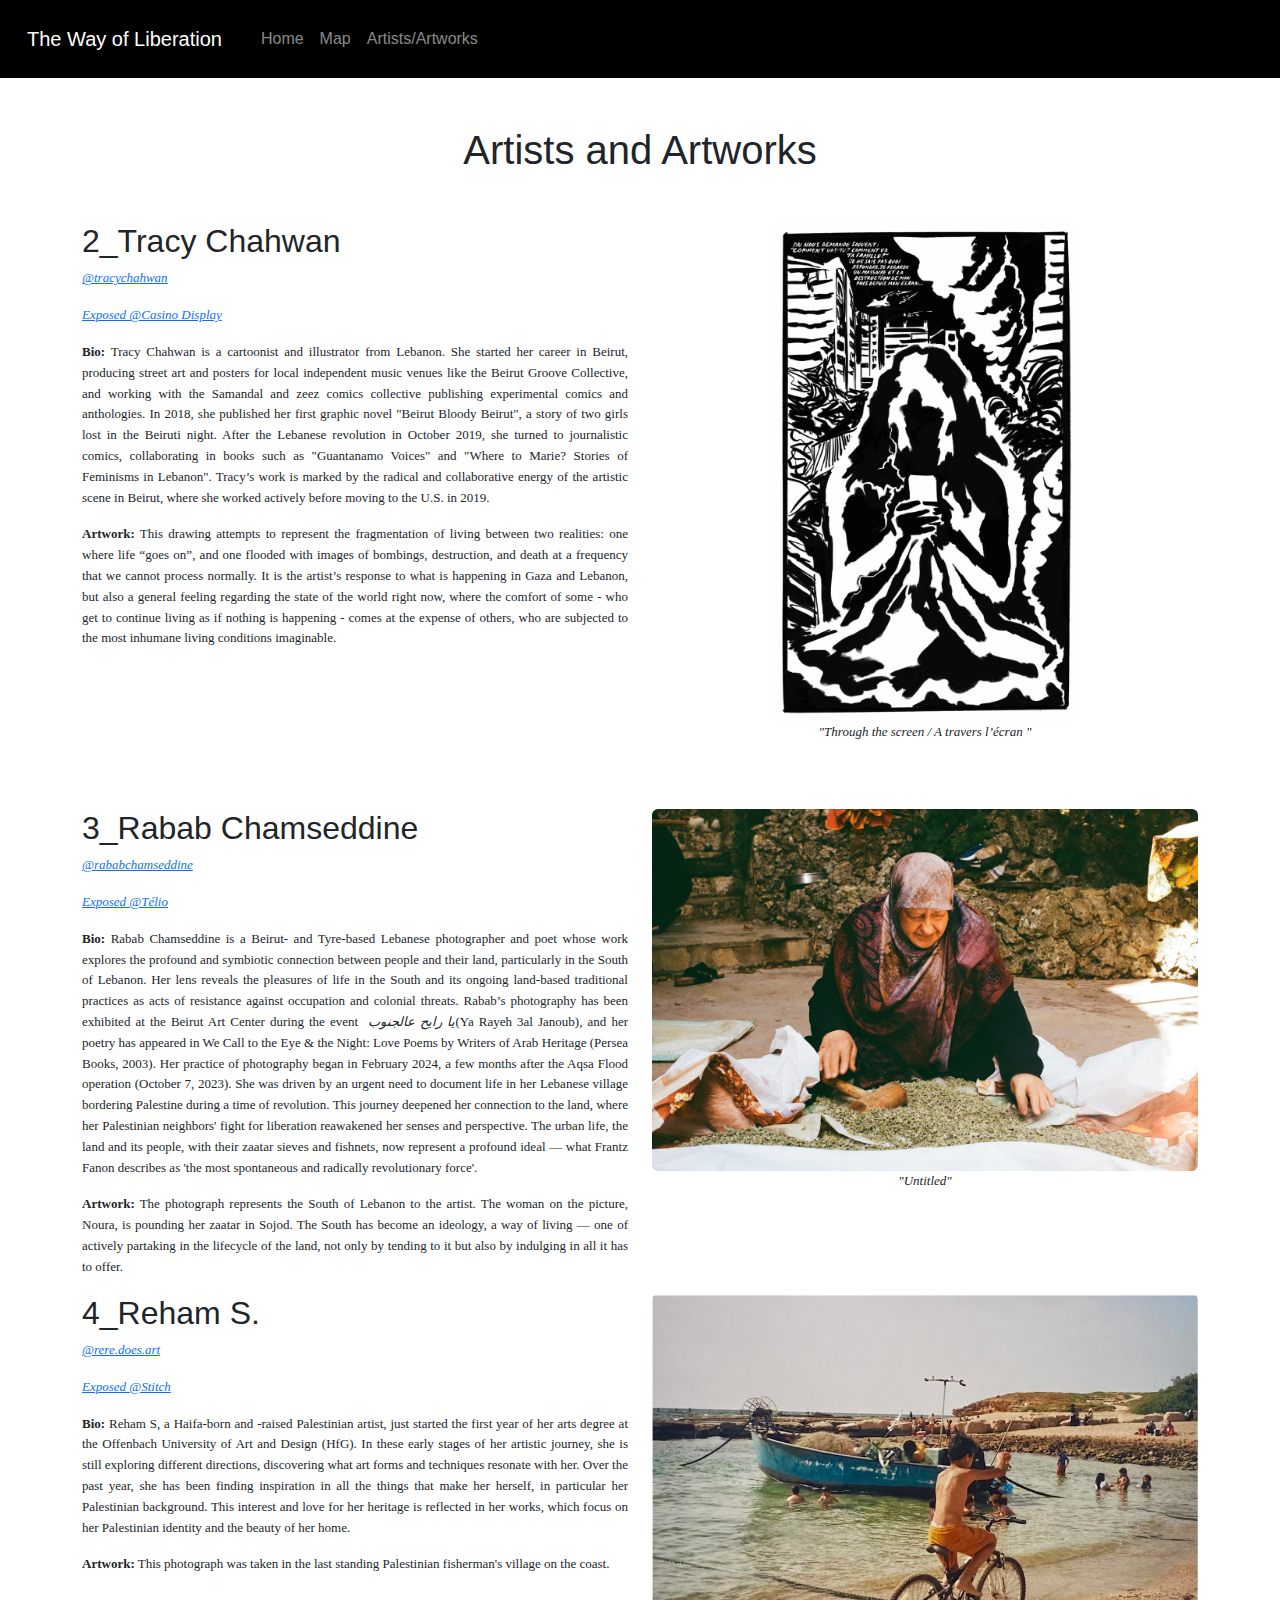
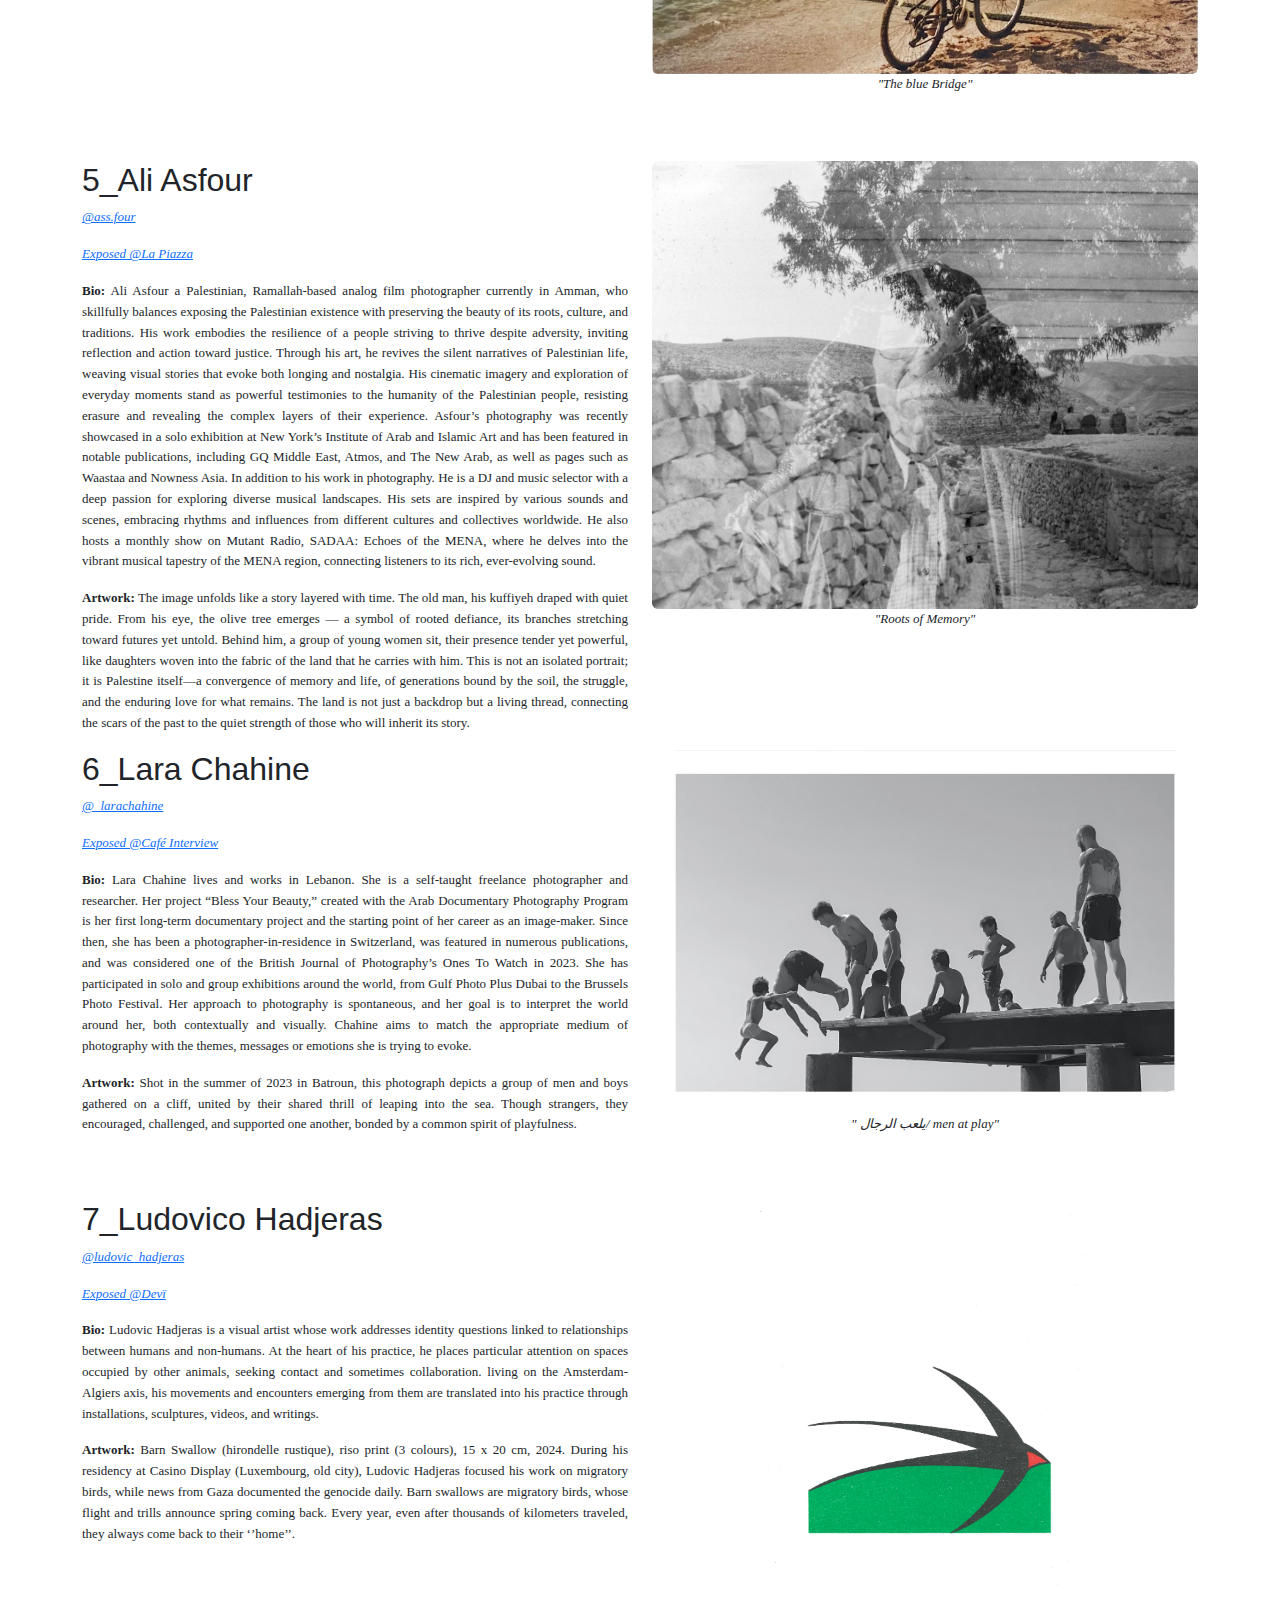
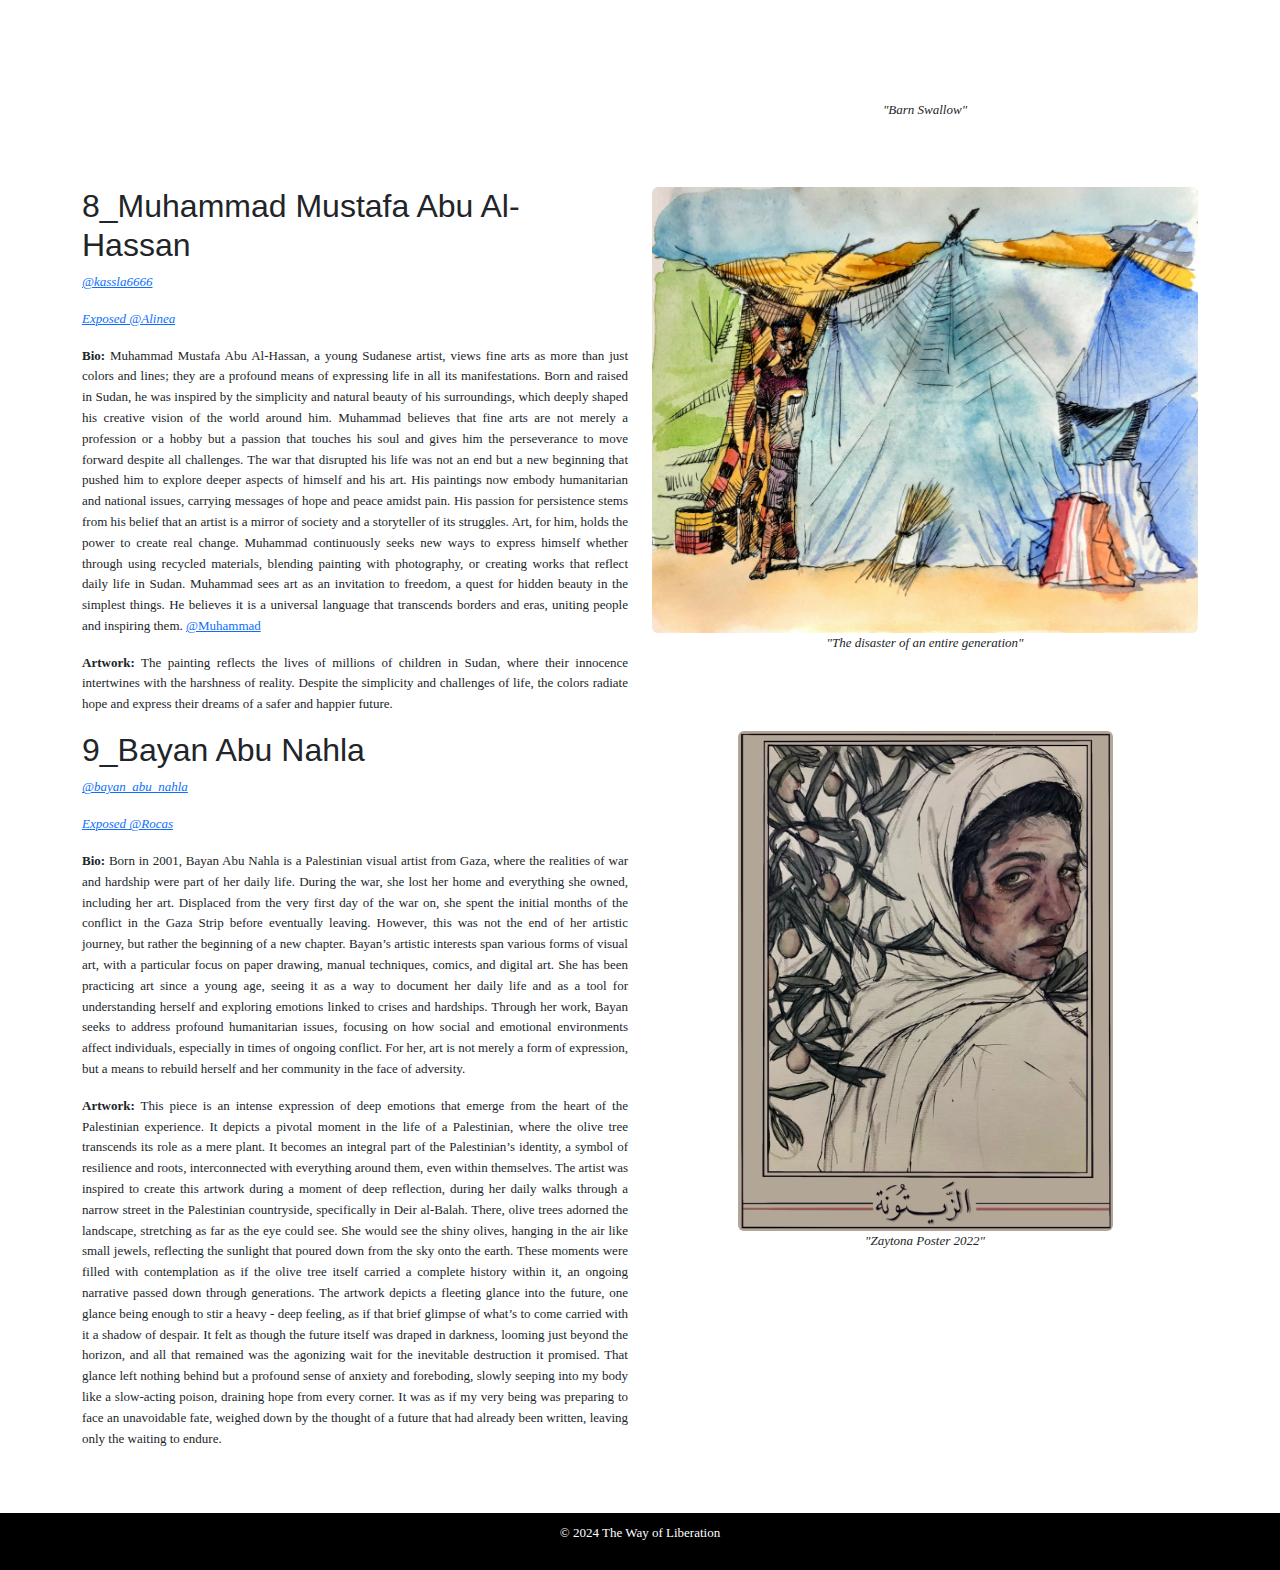
==== artist.html @ 4c9b157c "updating map and artists - only one missing" ====
<!DOCTYPE html>
<html lang="en">
<head>
    <meta charset="UTF-8">
    <meta name="viewport" content="width=device-width, initial-scale=1.0">
    <title>Artists and Artworks</title>
    <!-- Bootstrap CSS -->
<link href="https://cdn.jsdelivr.net/npm/bootstrap@5.3.0/dist/css/bootstrap.min.css" rel="stylesheet">

<!-- Bootstrap JavaScript -->
<script src="https://cdn.jsdelivr.net/npm/bootstrap@5.3.0/dist/js/bootstrap.bundle.min.js"></script>

    <link rel="stylesheet" href="styles.css">
</head>
<body>
    <header>
        <nav class="navbar navbar-expand-lg navbar-dark">
            <div class="container-fluid">
                <a class="navbar-brand" href="index.html">The Way of Liberation</a>
                <button class="navbar-toggler" type="button" data-bs-toggle="collapse" data-bs-target="#navbarNav" 
                aria-controls="navbarNav" aria-expanded="false" aria-label="Toggle navigation">
                    <span class="navbar-toggler-icon"></span>
                </button>
                <div class="collapse navbar-collapse" id="navbarNav">
                    <ul class="navbar-nav">
                        <li class="nav-item"><a class="nav-link" href="index.html">Home</a></li>
                        <li class="nav-item"><a class="nav-link" href="map.html">Map</a></li>
                        <li class="nav-item"><a class="nav-link" href="artist.html">Artists/Artworks</a></li>
                    </ul>
                </div>
            </div>
        </nav>
    </header>

    <main class="container my-5">
        <h1 class="text-center mb-4" style="margin-bottom: 3rem !important;">Artists and Artworks</h1>
        <div class="row">

            <!-- Place 2  -->
            <div class="col-md-6">
                <h2>2_Tracy Chahwan</h2>
                <p style="text-align: left;"><i><a href="https://www.instagram.com/tracychahwan/" 
                    target="_blank" rel="noopener noreferrer">@tracychahwan</a></i></p>
                <p style="text-align: left;"><i><a href="https://maps.app.goo.gl/HcayA7EcqfV9f5nV8?g_st=ic" 
                    target="_blank" rel="noopener noreferrer">Exposed @Casino Display</a></i></p>
                <p><b>Bio:</b> Tracy Chahwan is a cartoonist and illustrator from Lebanon. She started her career in Beirut, 
                    producing street art and posters for local independent music venues like the Beirut Groove Collective, 
                    and working with the Samandal and zeez comics collective publishing experimental comics and anthologies. 
                    In 2018, she published her first graphic novel "Beirut Bloody Beirut", a story of two girls lost in the 
                    Beiruti night. After the Lebanese revolution in October 2019, she turned to journalistic comics, 
                    collaborating in books such as "Guantanamo Voices" and "Where to Marie? Stories of Feminisms in Lebanon". 
                    Tracy’s work is marked by the radical and collaborative energy of the artistic scene in Beirut, where she 
                    worked actively before moving to the U.S. in 2019.
                </p>
                <p><b>Artwork:</b> This drawing attempts to represent the fragmentation of living between two realities: 
                    one where life “goes on”, and one flooded with images of bombings, destruction, and death at a frequency 
                    that we cannot process normally. It is the artist’s response to what is happening in Gaza and Lebanon, 
                    but also a general feeling regarding the state of the world right now, where the comfort of some -  who 
                    get to continue living as if nothing is happening - comes at the expense of others, who are subjected to 
                    the most inhumane living conditions imaginable.
                </p>
            </div>
            <div class="col-md-6 bottom">
                <img src="images/Tracy_photo.jpeg" alt="Artwork" class="img-fluid rounded">
                <p style="text-align: center;"><i>"Through the screen / A travers l’écran
                    "</i></p>
            </div>

            <!-- Place 3 -->
            <div class="col-md-6">
                <h2>3_Rabab Chamseddine</h2>
                <p style="text-align: left;"><i><a href="https://www.instagram.com/rababchamseddine/"
                    target="_blank" rel="noopener noreferrer">@rababchamseddine</a></i></p>
                <p style="text-align: left;"><i><a href="https://maps.app.goo.gl/QCt4B8SKQMCfNh8Q9?g_st=ic"
                    target="_blank" rel="noopener noreferrer">Exposed @Télio</a></i></p>   
                <p><b>Bio:</b> Rabab Chamseddine is a Beirut- and Tyre-based Lebanese photographer and poet whose work 
                    explores the profound and symbiotic connection between people and their land, particularly in the 
                    South of Lebanon. Her lens reveals the pleasures of life in the South and its ongoing land-based 
                    traditional practices as acts of resistance against occupation and colonial threats. Rabab’s photography 
                    has been exhibited at the Beirut Art Center during the event <i dir="rtl" lang="ar">يا رايح عالجنوب </i> 
                    (Ya Rayeh 3al Janoub), and her poetry has appeared in We Call to the Eye & the Night: Love Poems by Writers of Arab Heritage 
                    (Persea Books, 2003). Her practice of photography began in February 2024, a few months after the Aqsa 
                    Flood operation (October 7, 2023). She was driven by an urgent need to document life in her Lebanese 
                    village bordering Palestine during a time of revolution. This journey deepened her connection to the land, 
                    where her Palestinian neighbors' fight for liberation reawakened her senses and perspective. The urban 
                    life, the land and its people, with their zaatar sieves and fishnets, now represent a profound ideal — 
                    what Frantz Fanon describes as 'the most spontaneous and radically revolutionary force'.
                </p>
                <p><b>Artwork:</b> The photograph represents the South of Lebanon to the artist. The woman on the picture, 
                    Noura, is pounding her zaatar in Sojod. The South has become an ideology, a way of living — one of 
                    actively partaking in the lifecycle of the land, not only by tending to it but also by indulging in 
                    all it has to offer.
                </p>
            </div>
            <div class="col-md-6 bottom">
                <img src="images/Rabab_photo.jpeg" alt="Artwork" class="img-fluid rounded">
                <p style="text-align: center;"><i>"Untitled"</i></p>
            </div>

            <!-- Place 4 -->
            <div class="col-md-6">
                <h2>4_Reham S.</h2>
                <p style="text-align: left;"><i><a href="https://www.instagram.com/rere.does.art/"
                    target="_blank" rel="noopener noreferrer">@rere.does.art</a></i></p>
                <p style="text-align: left;"><i><a href="https://maps.app.goo.gl/mMg25qtPUrCYy5YMA?g_st=ic"
                    target="_blank" rel="noopener noreferrer">Exposed @Stitch</a></i></p>   
                <p> <b>Bio:</b> Reham S, a Haifa-born and -raised Palestinian artist, just started the 
                    first year of her arts degree at the Offenbach University of Art and Design (HfG). 
                    In these early stages of her artistic journey, she is still exploring different 
                    directions, discovering what art forms and techniques resonate with her. Over the past year, 
                    she has been finding inspiration in all the things that make her herself, in particular her 
                    Palestinian background. This interest and love for her heritage is reflected in her works, 
                    which focus on her Palestinian identity and the beauty of her home. 
                </p>
                <p><b>Artwork:</b> This photograph was taken in the last standing Palestinian fisherman's village on the coast.

                </p>
            </div>
            <div class="col-md-6 bottom">
                <img src="images/Reham_photo.jpeg" alt="Artwork" class="img-fluid rounded">
                <p style="text-align: center;"><i>"The blue Bridge"</i></p>
            </div>


            <!-- Place 5 -->
            <div class="col-md-6">
                <h2>5_Ali Asfour</h2>
                <p style="text-align: left;"><i><a href="https://www.instagram.com/ass.four/"
                    target="_blank" rel="noopener noreferrer">@ass.four</a></i></p>
                <p style="text-align: left;"><i><a href="https://maps.app.goo.gl/iCcvx5Qzdgd4UdCB7?g_st=ic "
                    target="_blank" rel="noopener noreferrer">Exposed @La Piazza</a></i></p>
                <p><b>Bio:</b> Ali Asfour a Palestinian, Ramallah-based analog film photographer currently in Amman,
                    who skillfully balances exposing the Palestinian existence with preserving the beauty of its
                    roots, culture, and traditions. His work embodies the resilience of a people striving to thrive
                    despite adversity, inviting reflection and action toward justice.
                    Through his art, he revives the silent narratives of Palestinian life, weaving visual stories that
                    evoke both longing and nostalgia. His cinematic imagery and exploration of everyday
                    moments stand as powerful testimonies to the humanity of the Palestinian people, resisting
                    erasure and revealing the complex layers of their experience. Asfour’s photography was
                    recently showcased in a solo exhibition at New York’s Institute of Arab and Islamic Art and
                    has been featured in notable publications, including GQ Middle East, Atmos, and The New
                    Arab, as well as pages such as Waastaa and Nowness Asia. In addition to his work in
                    photography. He is a DJ and music selector with a deep passion for exploring diverse
                    musical landscapes. His sets are inspired by various sounds and scenes, embracing
                    rhythms and influences from different cultures and collectives worldwide. He also hosts a
                    monthly show on Mutant Radio, SADAA: Echoes of the MENA, where he delves into the
                    vibrant musical tapestry of the MENA region, connecting listeners to its rich, ever-evolving
                    sound.
                    </p>
                <p><b>Artwork:</b> The image unfolds like a story layered with time. The old man, his
                    kuffiyeh draped with quiet pride. From his eye, the olive tree emerges — a symbol of rooted
                    defiance, its branches stretching toward futures yet untold. Behind him, a group of young
                    women sit, their presence tender yet powerful, like daughters woven into the fabric of the
                    land that he carries with him. This is not an isolated portrait; it is Palestine itself—a
                    convergence of memory and life, of generations bound by the soil, the struggle, and the
                    enduring love for what remains. The land is not just a backdrop but a living thread,
                    connecting the scars of the past to the quiet strength of those who will inherit its story.
                    </p>
            </div>
            <div class="col-md-6 bottom">
                <img src="images/Ali_photo.jpeg" alt="Artwork" class="img-fluid rounded">
                <p style="text-align: center;"><i>"Roots of Memory"</i></p>
            </div>

            <!-- Place 6 -->
            <div class="col-md-6">
                <h2>6_Lara Chahine</h2>
                <p style="text-align: left;"><i><a href="https://www.instagram.com/_larachahine/"
                    target="_blank" rel="noopener noreferrer">@_larachahine</a></i></p>
                <p style="text-align: left;"><i><a href="https://maps.app.goo.gl/JvWjYmQhatxa3qhi7?g_st=ic"
                    target="_blank" rel="noopener noreferrer">Exposed @Café Interview</a></i></p>
                <p><b>Bio:</b> Lara Chahine lives and works in Lebanon. She is a self-taught freelance photographer and researcher. 
                    Her project “Bless Your Beauty,” created with the Arab Documentary Photography Program is her first long-term 
                    documentary project and the starting point of her career as an image-maker. Since then, she has been a 
                    photographer-in-residence in Switzerland, was  featured in numerous publications, and was considered 
                    one of the British Journal of Photography’s Ones To Watch in 2023. She has participated in solo and 
                    group exhibitions around the world, from Gulf Photo Plus Dubai to the Brussels Photo Festival. 
                    Her approach to photography is spontaneous, and her goal is to interpret the world around her, 
                    both contextually and visually. Chahine aims to match the appropriate medium of photography with the themes, 
                    messages or emotions she is trying to evoke.
                </p>
                <p> <b>Artwork:</b> Shot in the summer of 2023 in Batroun, this photograph depicts a group of men and boys 
                    gathered on a cliff, united by their shared thrill of leaping into the sea. Though strangers, 
                    they encouraged, challenged, and supported one another, bonded by a common spirit of playfulness. 
                </p>
            </div>
            <div class="col-md-6 bottom">
                <img src="images/Lara_photo.jpeg" alt="Artwork" class="img-fluid rounded">
                <p dir="rtl" lang="ar" style="text-align: center;"><i>"men at play /يلعب الرجال "</i></p>
            </div>

            <!-- Place 7 -->
            <div class="col-md-6">
                <h2>7_Ludovico Hadjeras</h2>
                <p style="text-align: left;"><i><a href="https://www.instagram.com/ludovic_hadjeras/"
                    target="_blank" rel="noopener noreferrer">@ludovic_hadjeras</a></i></p>
                <p style="text-align: left;"><i><a href="https://maps.app.goo.gl/2CGeZumKp1bshfvN9?g_st=ic"
                    target="_blank" rel="noopener noreferrer">Exposed @Devï</a></i></p>   
                <p> <b>Bio:</b> Ludovic Hadjeras is a visual artist whose work addresses identity questions linked 
                    to relationships between humans and non-humans. At the heart of his practice, he places 
                    particular attention on spaces occupied by other animals, seeking contact and sometimes collaboration.
                    living on the Amsterdam-Algiers axis, his movements and encounters emerging from them are 
                    translated into his practice through installations, sculptures, videos, and writings.
                </p>
                <p><b>Artwork:</b> Barn Swallow (hirondelle rustique), riso print (3 colours), 15 x 20 cm, 2024. 
                    During his residency at Casino Display (Luxembourg, old city), Ludovic Hadjeras focused his 
                    work on migratory birds, while news from Gaza documented the genocide daily. Barn swallows are 
                    migratory birds, whose flight and trills announce spring coming back. Every year, even after 
                    thousands of kilometers traveled, they always come back to their ‘’home’’.
                </p>
            </div>
            <div class="col-md-6 bottom">
                <img src="images/ludovico_artwork.jpeg" alt="Artwork" class="img-fluid rounded">
                <p style="text-align: center;"><i>"Barn Swallow"</i></p>
            </div>

            <!-- Place 8 -->
            <div class="col-md-6">
                <h2>8_Muhammad Mustafa Abu Al-Hassan</h2>
                <p style="text-align: left;"><i><a href="https://www.instagram.com/kassla6666/"
                    target="_blank" rel="noopener noreferrer">@kassla6666</a></i></p>
                <p style="text-align: left;"><i><a href="https://maps.app.goo.gl/nisE6m1JoMHW7ugE9?g_st=ic"
                    target="_blank" rel="noopener noreferrer">Exposed @Alinea</a></i></p>   
                <p> <b>Bio:</b> Muhammad Mustafa Abu Al-Hassan, a young Sudanese artist, views fine arts as more than 
                    just colors and lines; they are a profound means of expressing life in all its manifestations. 
                    Born and raised in Sudan, he was inspired by the simplicity and natural beauty of his surroundings, 
                    which deeply shaped his creative vision of the world around him. Muhammad believes that fine arts 
                    are not merely a profession or a hobby but a passion that touches his soul and gives him the 
                    perseverance to move forward despite all challenges. The war that disrupted his life was not an 
                    end but a new beginning that pushed him to explore deeper aspects of himself and his art. His 
                    paintings now embody humanitarian and national issues, carrying messages of hope and peace amidst 
                    pain. His passion for persistence stems from his belief that an artist is a mirror of society and 
                    a storyteller of its struggles. Art, for him, holds the power to create real change. 
                    Muhammad continuously seeks new ways to express himself whether through using recycled materials, 
                    blending painting with photography, or creating works that reflect daily life in Sudan. Muhammad 
                    sees art as an invitation to freedom, a quest for hidden beauty in the simplest things. He believes 
                    it is a universal language that transcends borders and eras, uniting people and inspiring them.
                    <a href=" https://womensliteracysudan.blog/2024/11/25/artist-mohammad-mustafa-bears-witness/#anchor"
                    target="_blank" rel="noopener noreferrer">@Muhammad</a>
                </p>
                <p><b>Artwork:</b> The painting reflects the lives of millions of children in Sudan, where their 
                    innocence intertwines with the harshness of reality. Despite the simplicity and challenges of 
                    life, the colors radiate hope and express their dreams of a safer and happier future.
                </p>
            </div>
            <div class="col-md-6 bottom">
                <img src="images/muhammad_artwork.jpg" alt="Artwork" class="img-fluid rounded">
                <p style="text-align: center;"><i>"The disaster of an entire generation"</i></p>
            </div>

            <!-- Place 9 -->
            <div class="col-md-6">
                <h2>9_Bayan Abu Nahla</h2>
                <p style="text-align: left;"><i><a href="https://www.instagram.com/bayan_abu_nahla/"
                    target="_blank" rel="noopener noreferrer">@bayan_abu_nahla</a></i></p>
                <p style="text-align: left;"><i><a href="https://maps.app.goo.gl/nCkBch3XVhzicmyZ8?g_st=ic"
                    target="_blank" rel="noopener noreferrer">Exposed @Rocas</a></i></p>
                <p><b>Bio:</b> Born in 2001, Bayan Abu Nahla is a Palestinian visual artist from Gaza, where the realities of 
                    war and hardship were part of her daily life. During the war, she lost her home and everything she owned, 
                    including her art. Displaced from the very first day of the war on, she spent the initial months of the 
                    conflict in the Gaza Strip before eventually leaving. However, this was not the end of her artistic journey, 
                    but rather the beginning of a new chapter. Bayan’s artistic interests span various forms of visual art, 
                    with a particular focus on paper drawing, manual techniques, comics, and digital art. She has been practicing art 
                    since a young age, seeing it as a way to document her daily life and as a tool for understanding herself and 
                    exploring emotions linked to crises and hardships. Through her work, Bayan seeks to address profound humanitarian 
                    issues, focusing on how social and emotional environments affect individuals, especially in times of ongoing 
                    conflict. For her, art is not merely a form of expression, but a means to rebuild herself and her community 
                    in the face of adversity.
                    </p>
                <p><b>Artwork:</b> This piece is an intense expression of deep emotions that emerge from the heart of the 
                    Palestinian experience. It depicts a pivotal moment in the life of a Palestinian, where the olive 
                    tree transcends its role as a mere plant. It becomes an integral part of the Palestinian’s identity, 
                    a symbol of resilience and roots, interconnected with everything around them, even within themselves. 
                    The artist was inspired to create this artwork during a moment of deep reflection, during her daily walks 
                    through a narrow street in the Palestinian countryside, specifically in Deir al-Balah. There, olive trees 
                    adorned the landscape, stretching as far as the eye could see. She would see the shiny olives, hanging in 
                    the air like small jewels, reflecting the sunlight that poured down from the sky onto the earth. 
                    These moments were filled with contemplation as if the olive tree itself carried a complete history within it, 
                    an ongoing narrative passed down through generations. The artwork depicts a fleeting glance into the future, 
                    one glance being enough to stir a heavy - deep feeling, as if that brief glimpse of what’s to come carried 
                    with it a shadow of despair. It felt as though the future itself was draped in darkness, looming just beyond 
                    the horizon, and all that remained was the agonizing wait for the inevitable destruction it promised. That 
                    glance left nothing behind but a profound sense of anxiety and foreboding, slowly seeping into my body like 
                    a slow-acting poison, draining hope from every corner. It was as if my very being was preparing to face an 
                    unavoidable fate, weighed down by the thought of a future that had already been written, leaving only the 
                    waiting to endure. 
                </p>
            </div>
            <div class="col-md-6 bottom">
                <img src="images/Bayan_photo.jpeg" alt="Artwork" class="img-fluid rounded">
                <p style="text-align: center;"><i>"Zaytona Poster 2022"</i></p>
            </div>

        </div>
    </main>

    <footer>
        <p style="text-align: center;">&copy; 2024 The Way of Liberation</p>
    </footer>
</body>
</html>
---- styles.css ----
/* General Styles */
body {
    font-family: Arial, sans-serif;
    margin: 0;
    padding: 0;
    line-height: 1.6;
}

p {
  font-family: Georgia, 'Times New Roman', Times, serif;
  font-size: small;
  display: block;
  text-align: justify;
}

header {
    background-color: black;
    color: white;
    padding: 10px 0;
    text-align: center;
}

nav {
    display: flex;
    justify-content: center;
    flex-wrap: wrap;
    gap: 15px;
    text-align: right;
}

nav a {
    color: white;
    text-decoration: none;
    padding: 10px 15px;
    border-radius: 5px;
    transition: background-color 0.3s ease;
}

nav a:hover {
    background-color: #555;
}


main {
    text-align: center;
}

.bottom {
  padding-bottom: 50px;
}


/* header */
.center {
  display: flex;
  width: 100vw;
  height: 20vh;
  background-color: black;
  background-repeat: no-repeat;
  background-position: center;
  background-size: cover;
}


.center__text {
  margin: auto;
  font-family: 'Montserrat', sans-serif;
  font-size: 200%;
  text-transform: uppercase;
}

@media screen and (min-width: 700px){
  .center__text{
    font-size: 300%;
  }
}
.glitch {
  position: relative;
  color: white;
  mix-blend-mode: lighten;
}
.glitch:before, .glitch:after {
  content: attr(data-text);
  position: absolute;
  top: 0;
  width: 100%;
  background: black;
  clip: rect(0, 0, 0, 0);
}
.glitch:before {
  left: -1px;
  text-shadow: 1px 0 rgba(255, 0, 0, 0.7);
}
.glitch:after {
  left: 1px;
  text-shadow: -1px 0 rgba(3, 140, 51, 0.9);
}
.glitch:hover:before {
  text-shadow: 4px 0 rgba(255, 0, 0, 0.7);
  animation: glitch-loop-1 0.8s infinite ease-in-out alternate-reverse;
}
.glitch:hover:after {
  text-shadow: -5px 0 rgba(3, 140, 51, 0.9);
  animation: glitch-loop-2 0.8s infinite ease-in-out alternate-reverse;
}
@keyframes glitch-loop-1 {
  0% {
    clip: rect(36px, 9999px, 9px, 0);
  }
  25% {
    clip: rect(25px, 9999px, 99px, 0);
  }
  50% {
    clip: rect(0px, 9999px, 102px, 0);
  }
  75% {
    clip: rect(30px, 9999px, 92px, 0);
  }
  100% {
    clip: rect(0px, 9999px, 98px, 0);
  }
}
@keyframes glitch-loop-2 {
  0% {
    top: -1px;
    left: 1px;
    clip: rect(65px, 9999px, 119px, 0);
  }
  25% {
    top: -6px;
    left: 4px;
    clip: rect(79px, 9999px, 19px, 0);
  }
  50% {
    top: -3px;
    left: 2px;
    clip: rect(10px, 9999px, 11px, 0);
  }
  75% {
    top: 0px;
    left: -4px;
    clip: rect(95px, 9999px, 53px, 0);
  }
  100% {
    top: -1px;
    left: -1px;
    clip: rect(0px, 9999px, 149px, 0);
  }
}


/* image and text */
.main-image {
    margin: 20px;
    max-width: 90%;
    height: auto;
    max-height: 600px;
}

.text {
  margin: 20px;
}

@media screen and (min-width: 700px){
  .text {
    margin-left: 20%;
    margin-top: 10px;
    max-width: 60%;
    text-align: center;
    }
}

section {
    margin: 20px auto;
    padding: 10px;
    border: 1px solid #ddd;
    border-radius: 10px;
    max-width: 800px; /* Keeps sections neat on desktop */
}

section img {
    max-width: 100%;
    height: auto;

}

img {
  max-height: 500px;
}

footer {
    background-color: black;
    color: white;
    text-align: center;
    padding: 10px 0;
    width: 100%;
    bottom: 0;
    font-size: 14px;
}

/* Artists */

h2 {
  text-align: left;
}
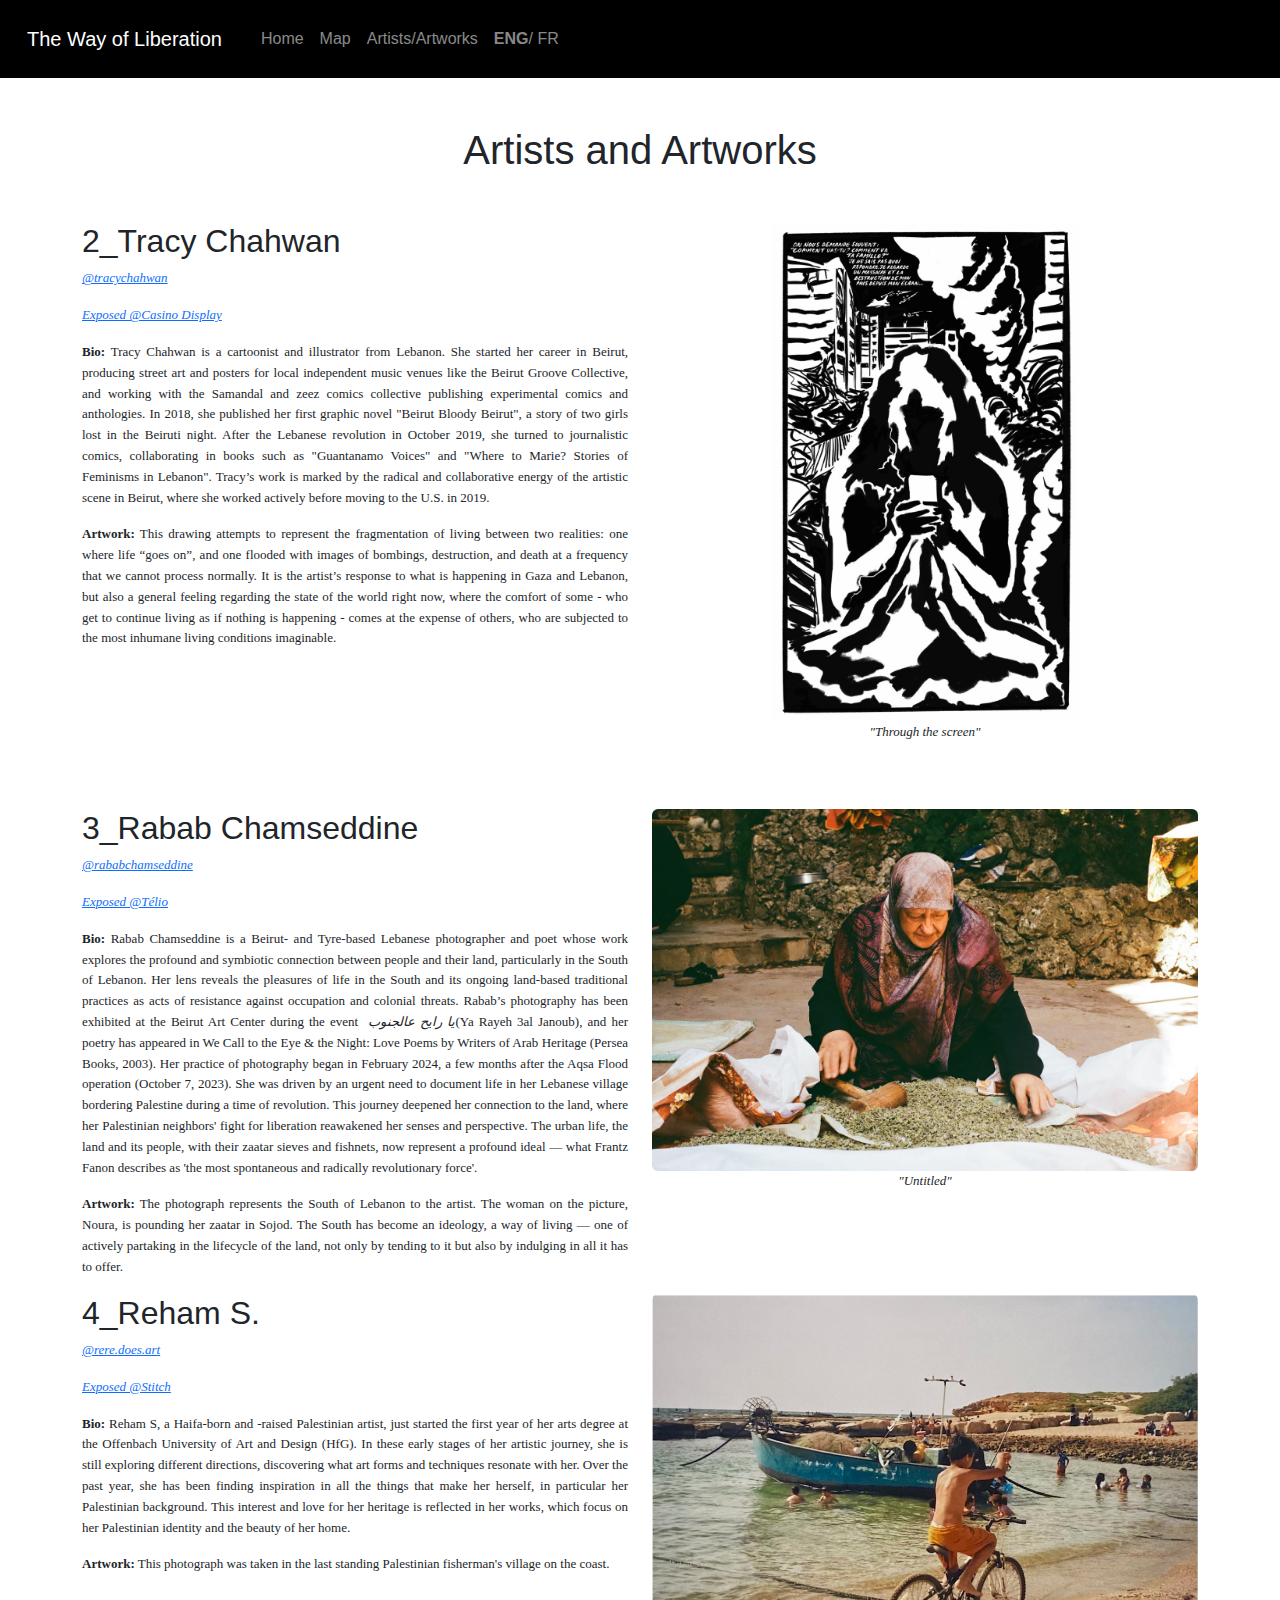
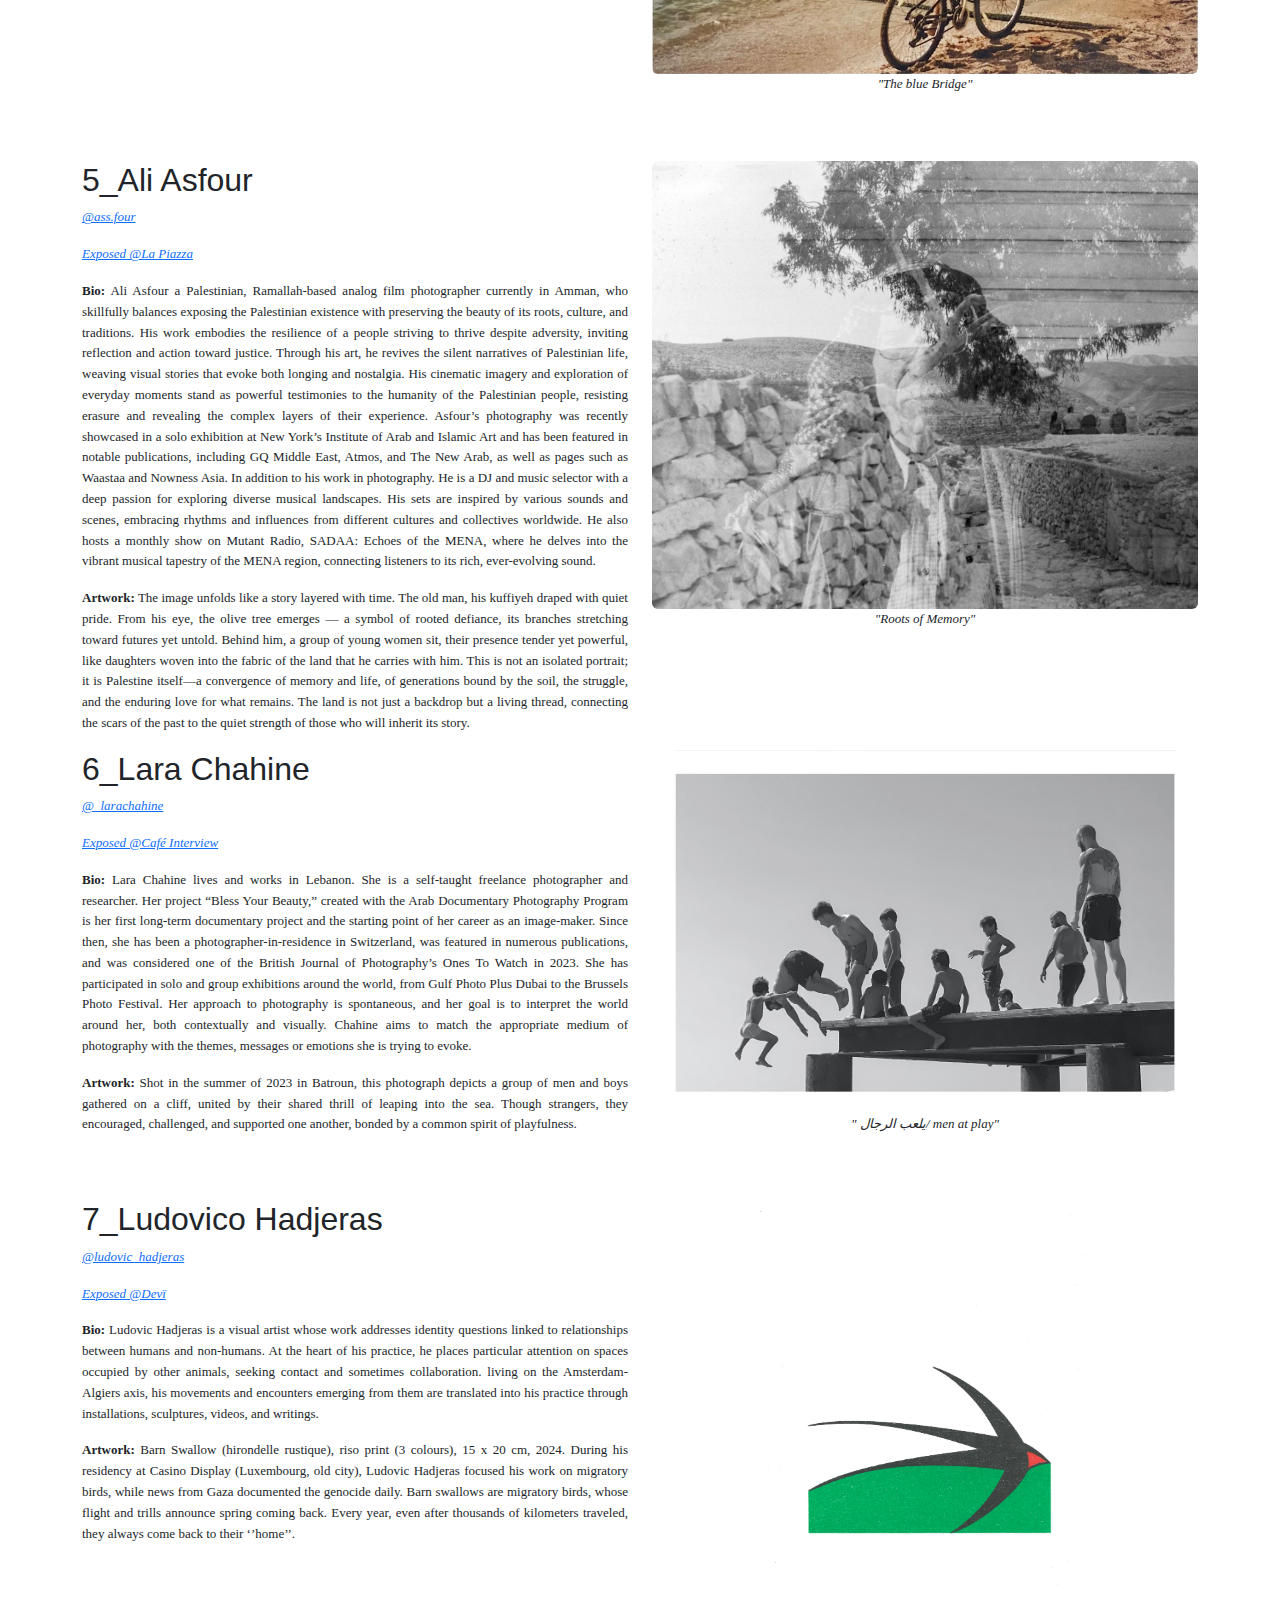
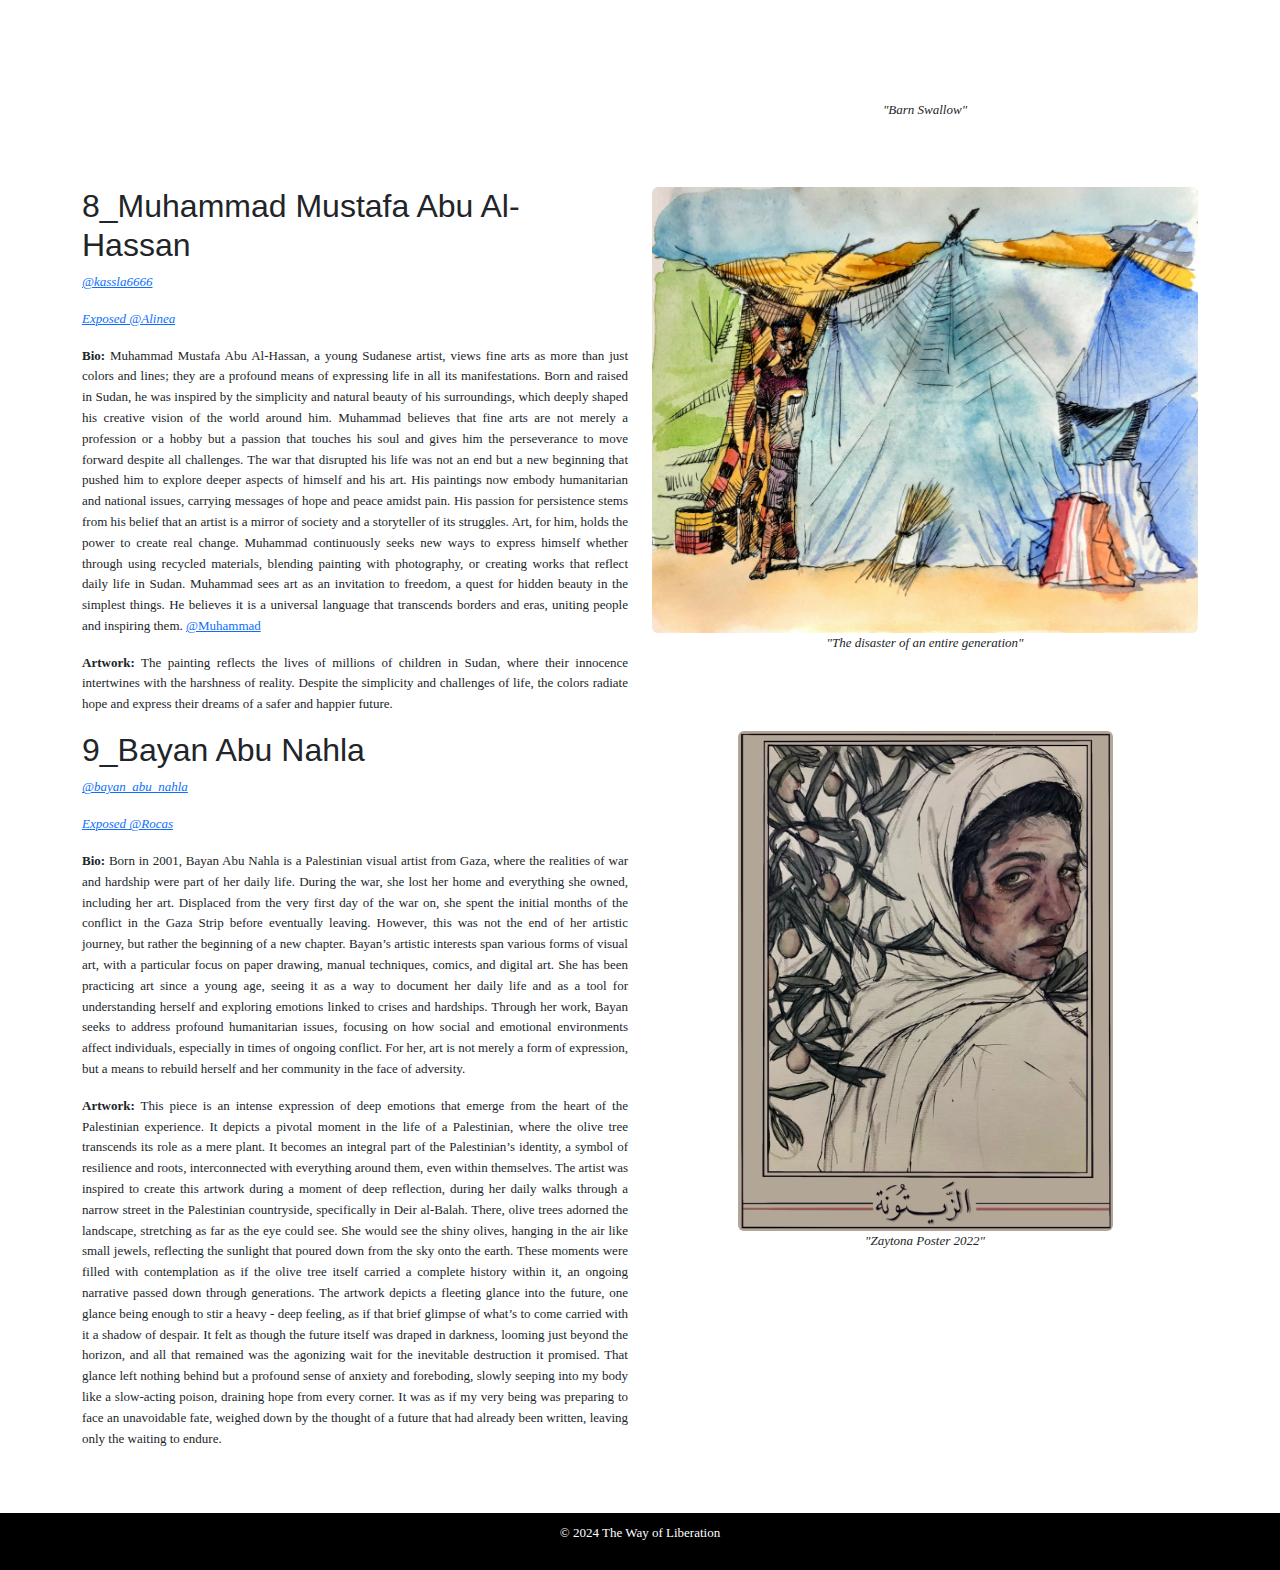
==== commit 9352ea0e: "french pages added" ====
--- a/artist.html
+++ b/artist.html
@@ -26,6 +26,7 @@
                         <li class="nav-item"><a class="nav-link" href="index.html">Home</a></li>
                         <li class="nav-item"><a class="nav-link" href="map.html">Map</a></li>
                         <li class="nav-item"><a class="nav-link" href="artist.html">Artists/Artworks</a></li>
+                        <li class="nav-item"><a class="nav-link" href="artist_fr.html"><b>ENG</b>/ FR</a></li>
                     </ul>
                 </div>
             </div>
@@ -62,8 +63,7 @@
             </div>
             <div class="col-md-6 bottom">
                 <img src="images/Tracy_photo.jpeg" alt="Artwork" class="img-fluid rounded">
-                <p style="text-align: center;"><i>"Through the screen / A travers l’écran
-                    "</i></p>
+                <p style="text-align: center;"><i>"Through the screen"</i></p>
             </div>
 
             <!-- Place 3 -->
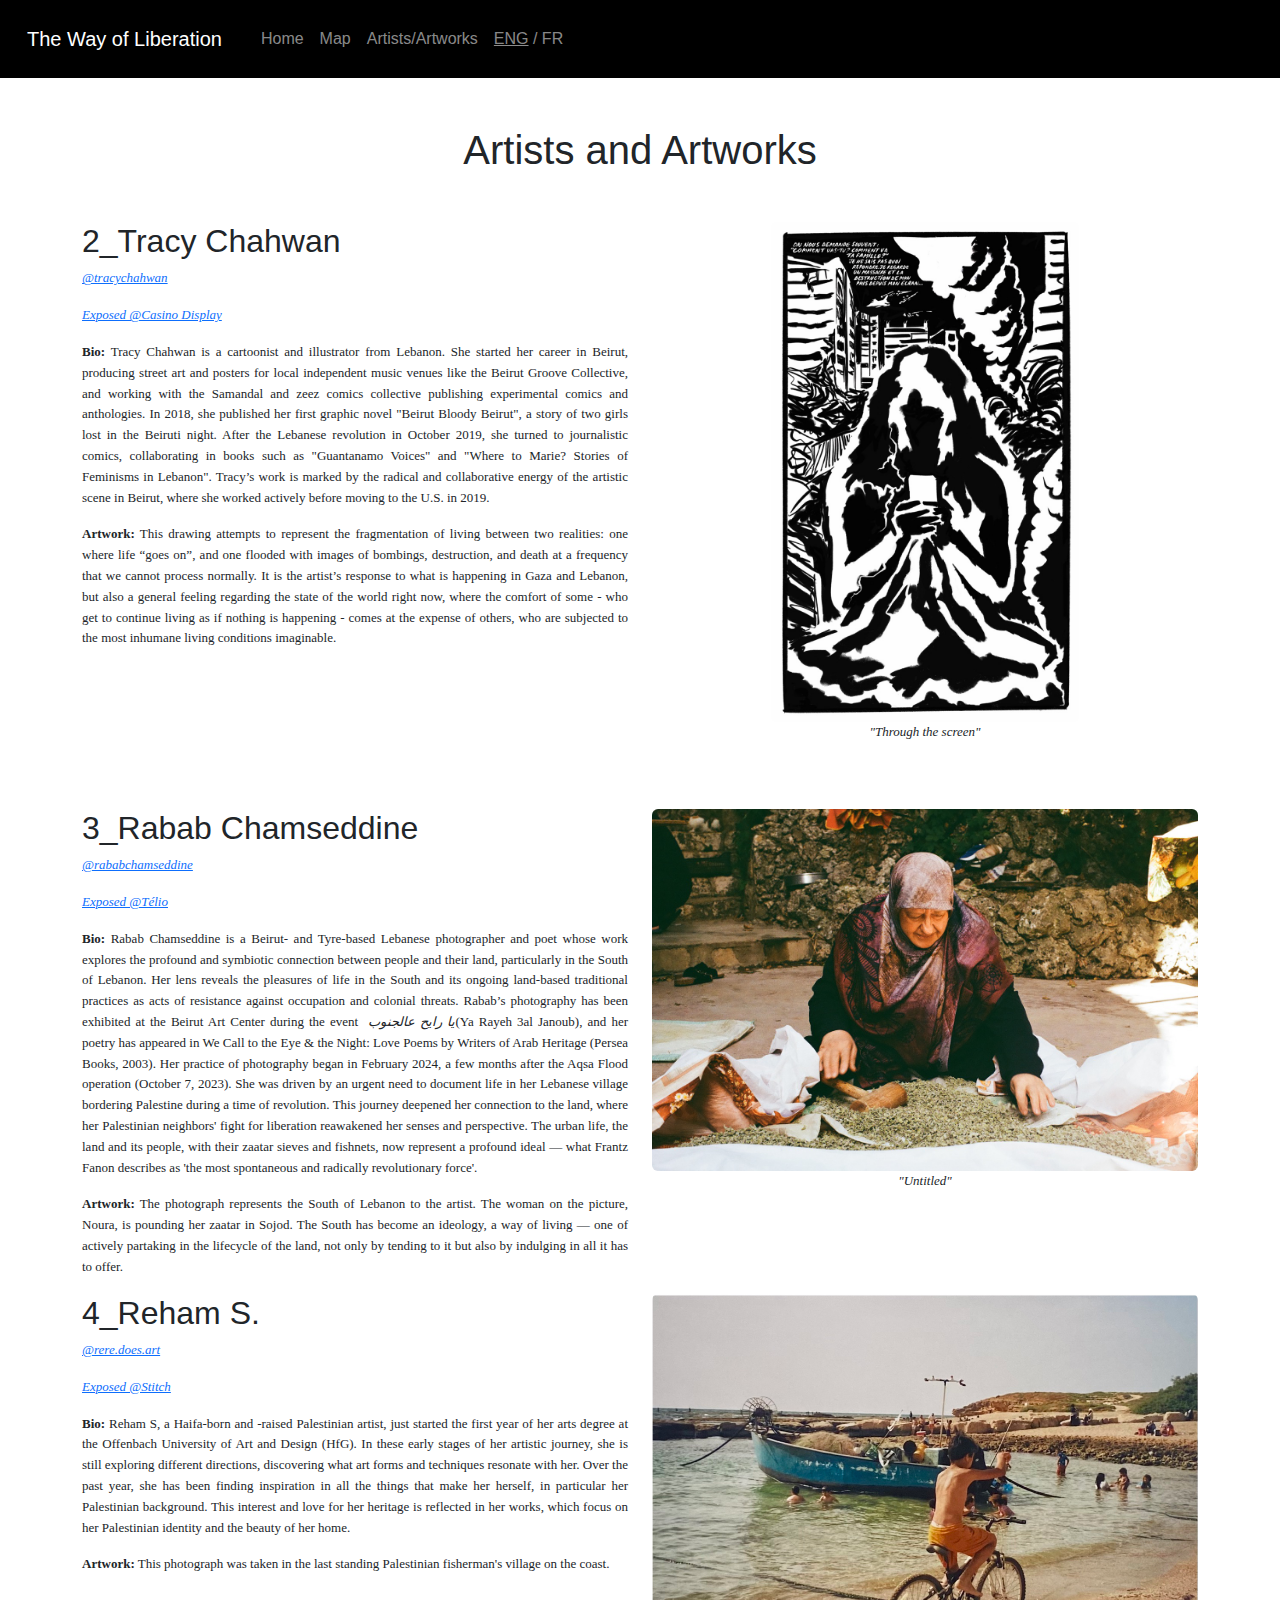
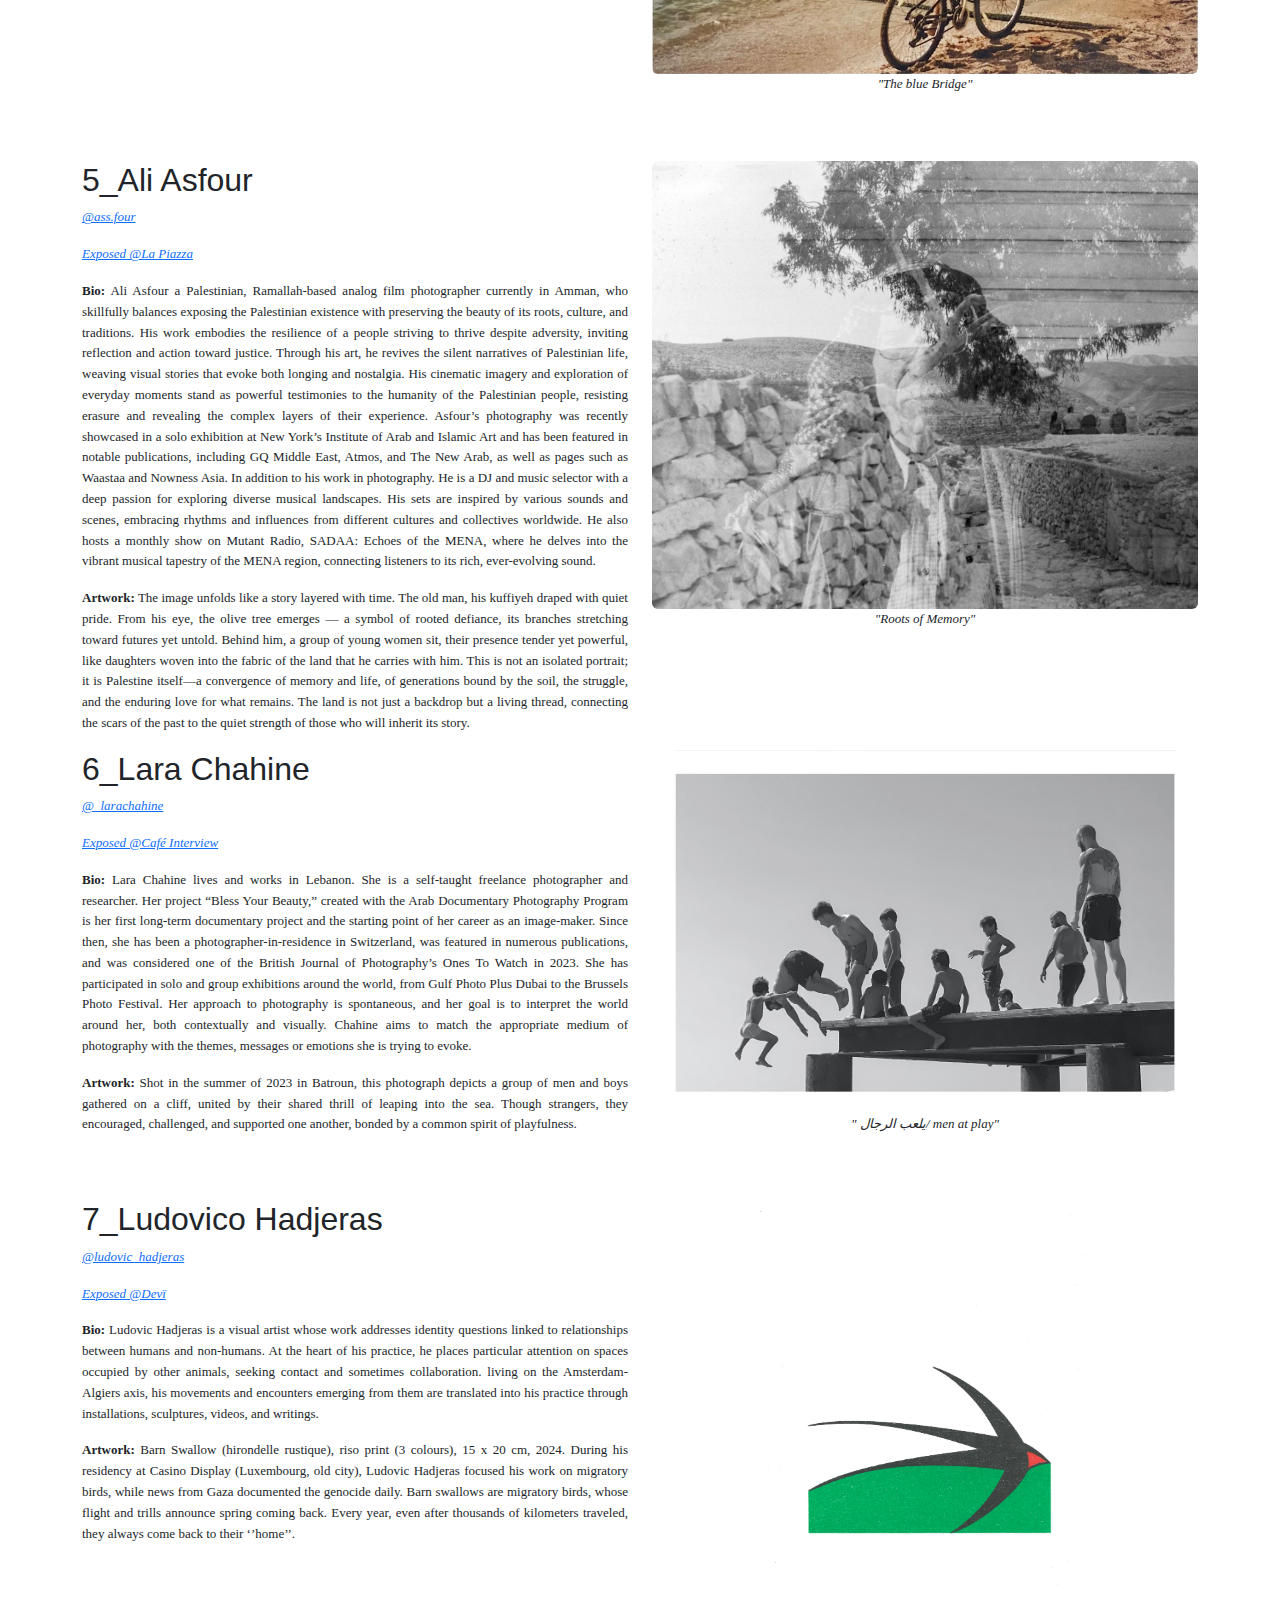
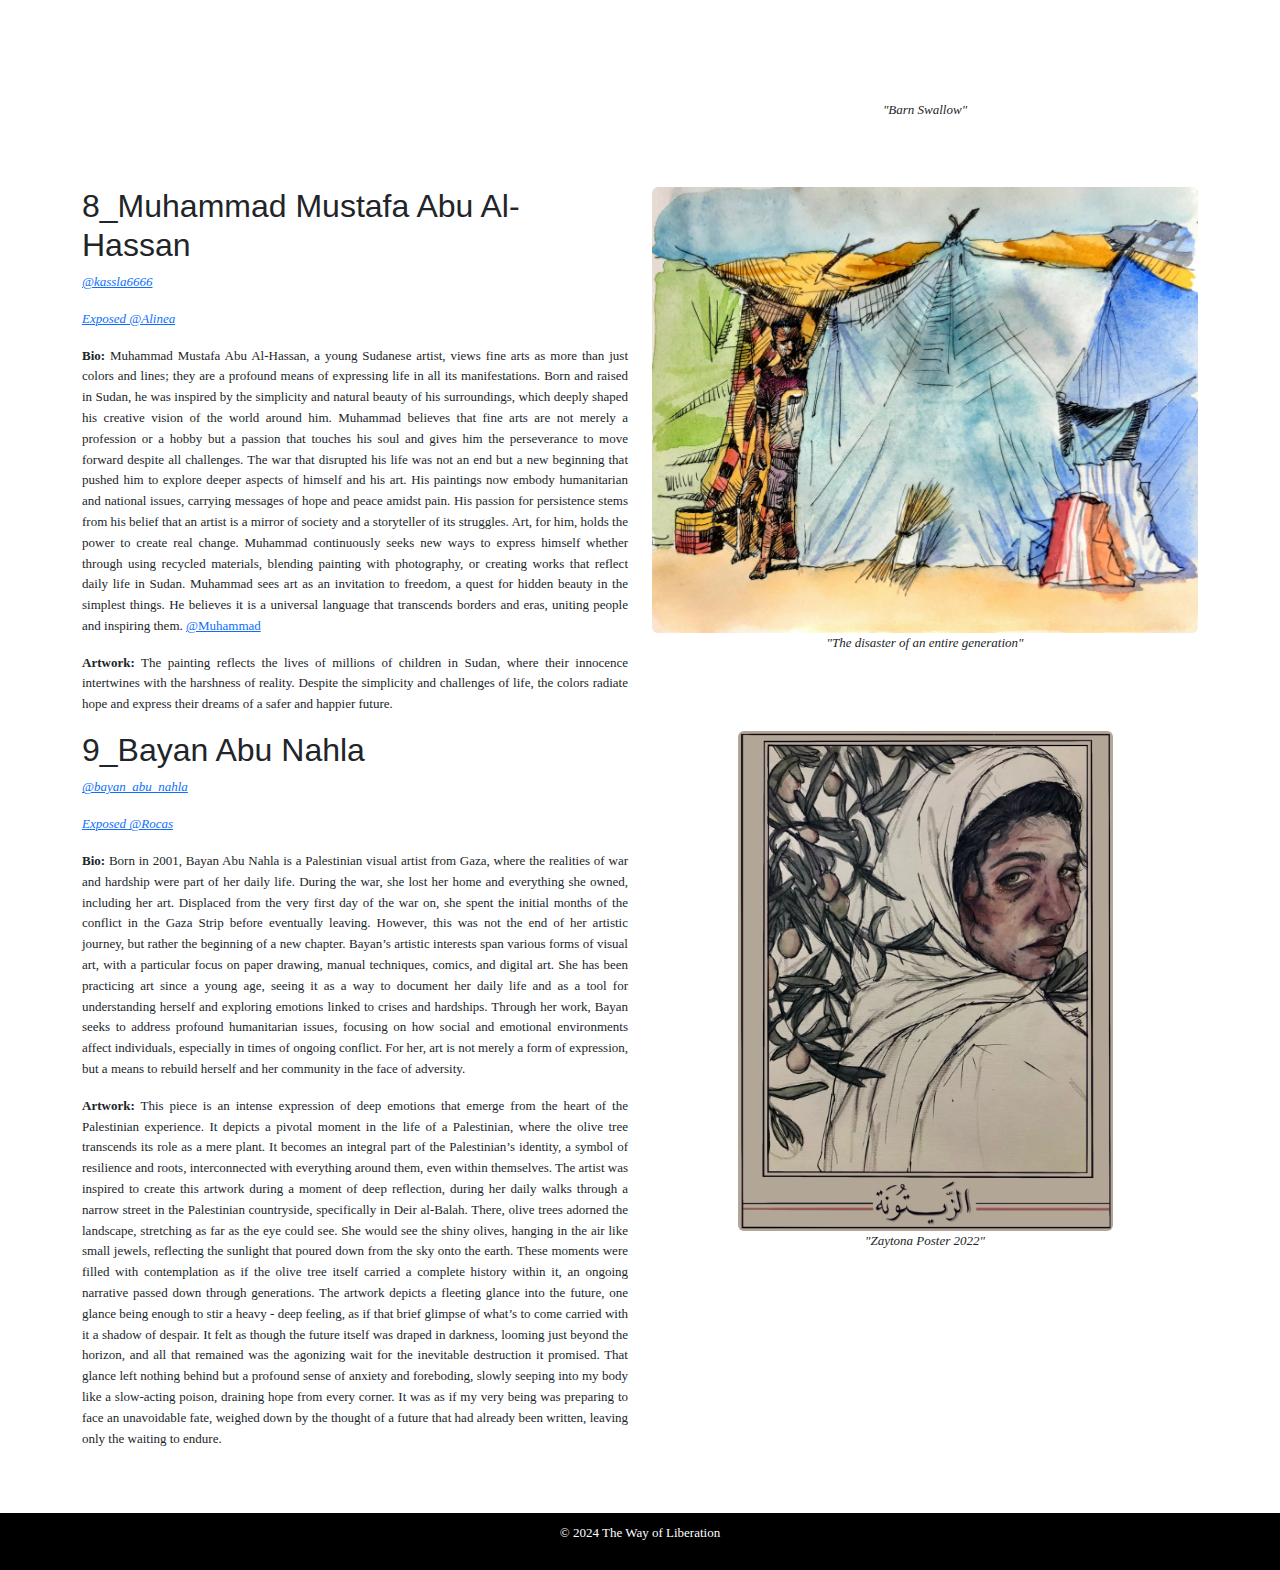
==== commit b02057ce: "little stuff" ====
--- a/artist.html
+++ b/artist.html
@@ -26,7 +26,7 @@
                         <li class="nav-item"><a class="nav-link" href="index.html">Home</a></li>
                         <li class="nav-item"><a class="nav-link" href="map.html">Map</a></li>
                         <li class="nav-item"><a class="nav-link" href="artist.html">Artists/Artworks</a></li>
-                        <li class="nav-item"><a class="nav-link" href="artist_fr.html"><b>ENG</b>/ FR</a></li>
+                        <li class="nav-item"><a class="nav-link" href="artist_fr.html"><u>ENG</u> / FR</a></li>
                     </ul>
                 </div>
             </div>
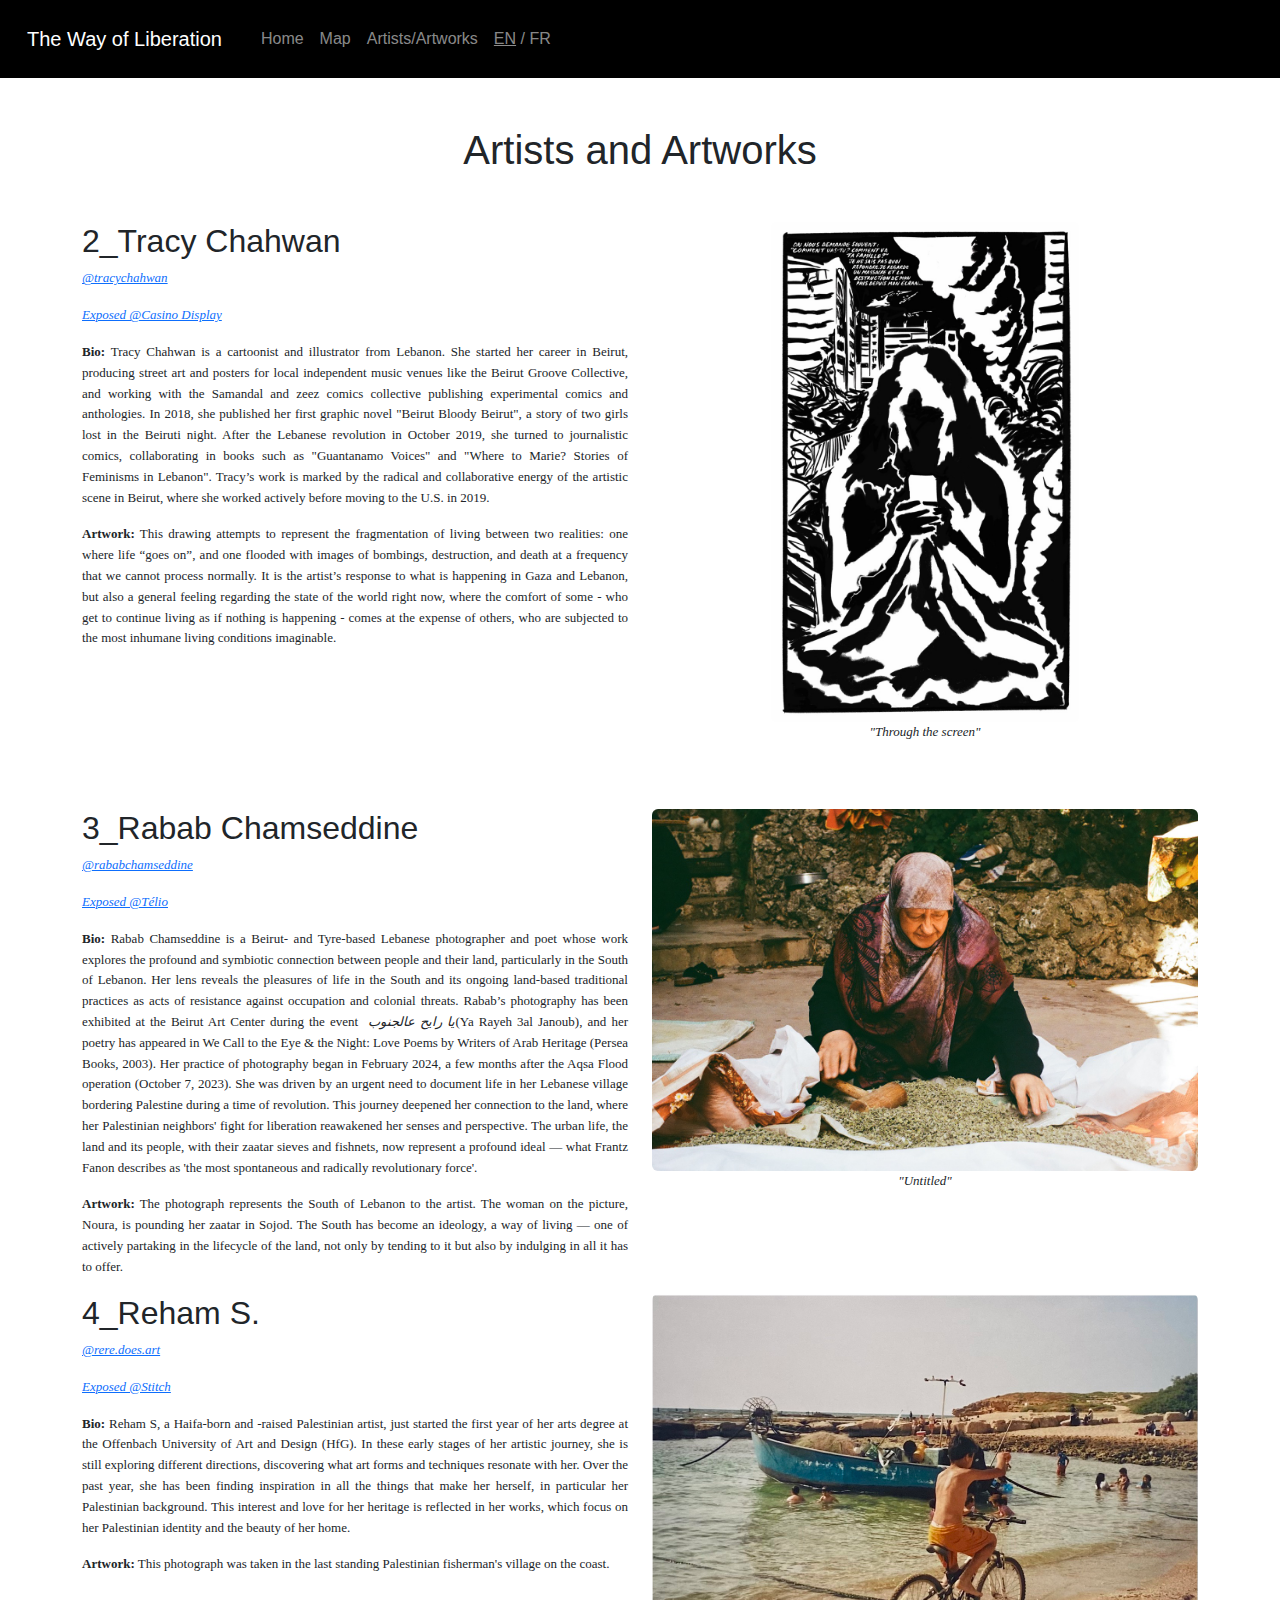
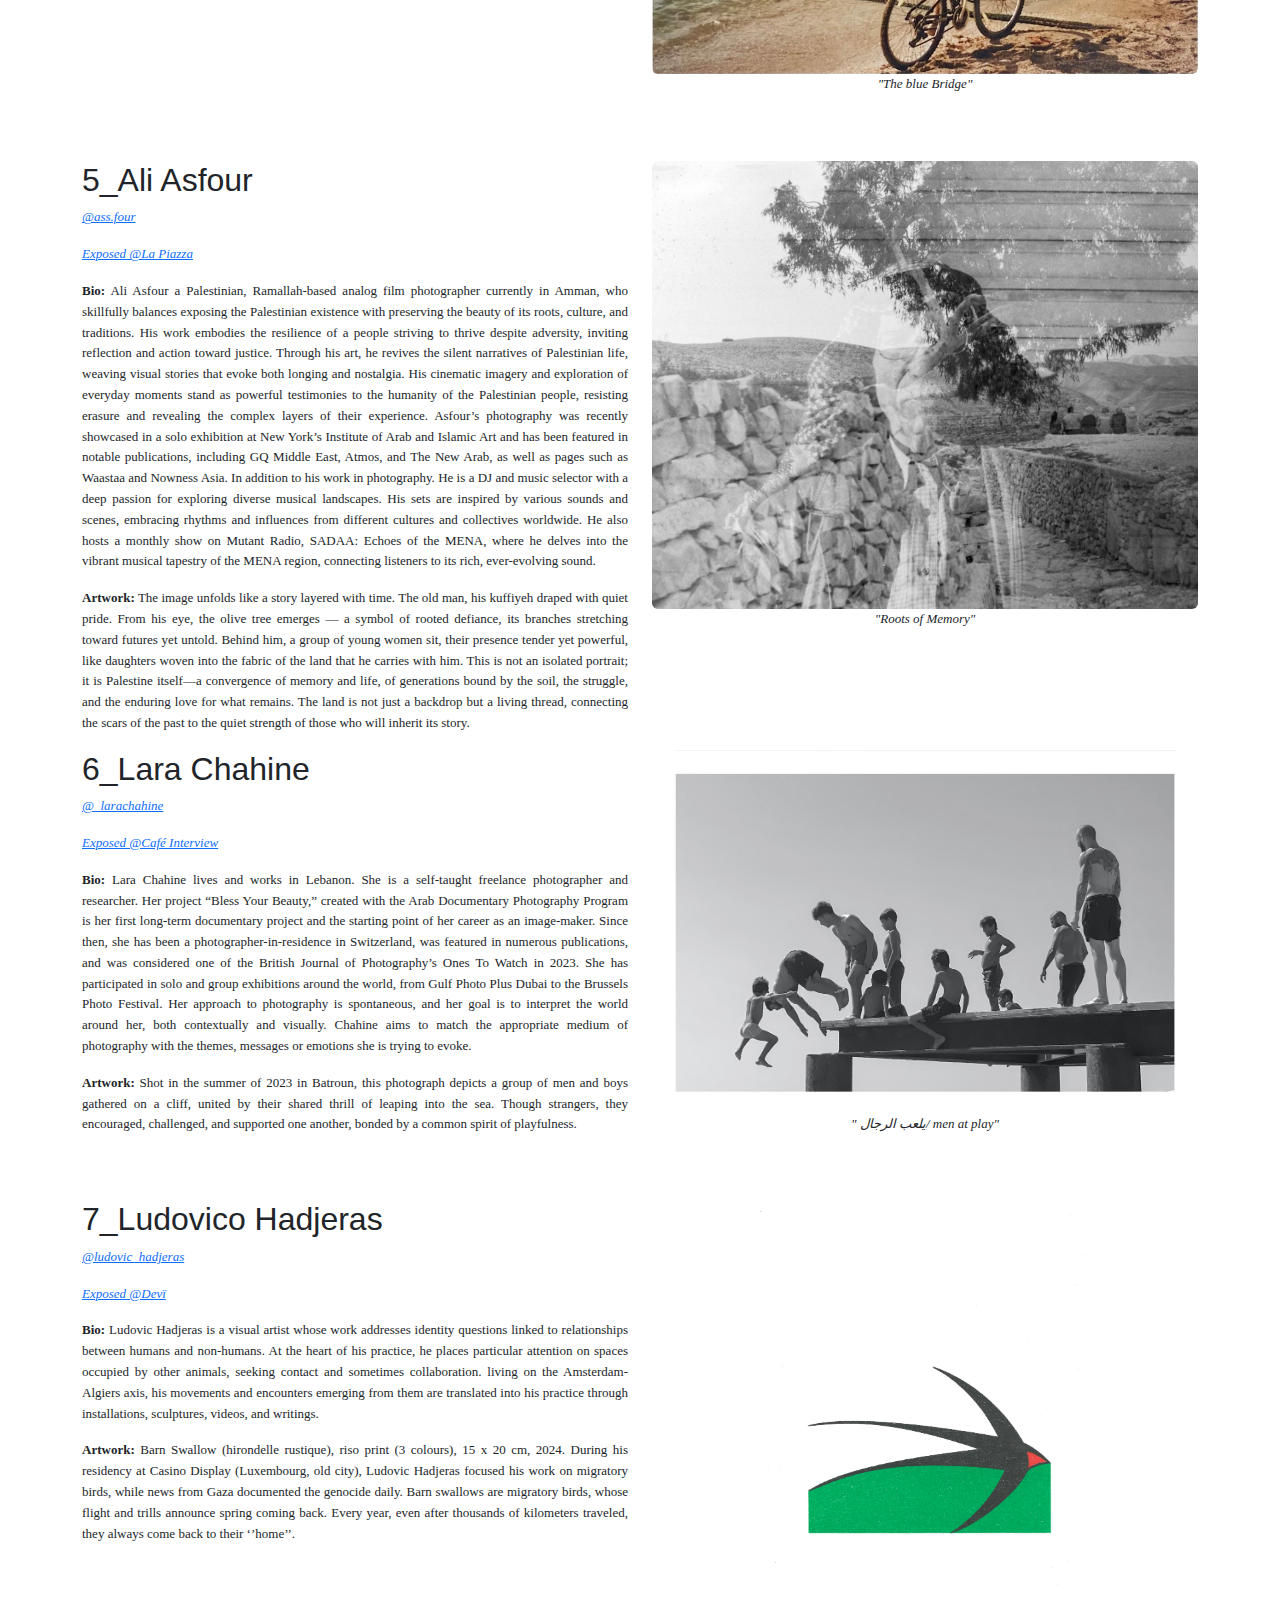
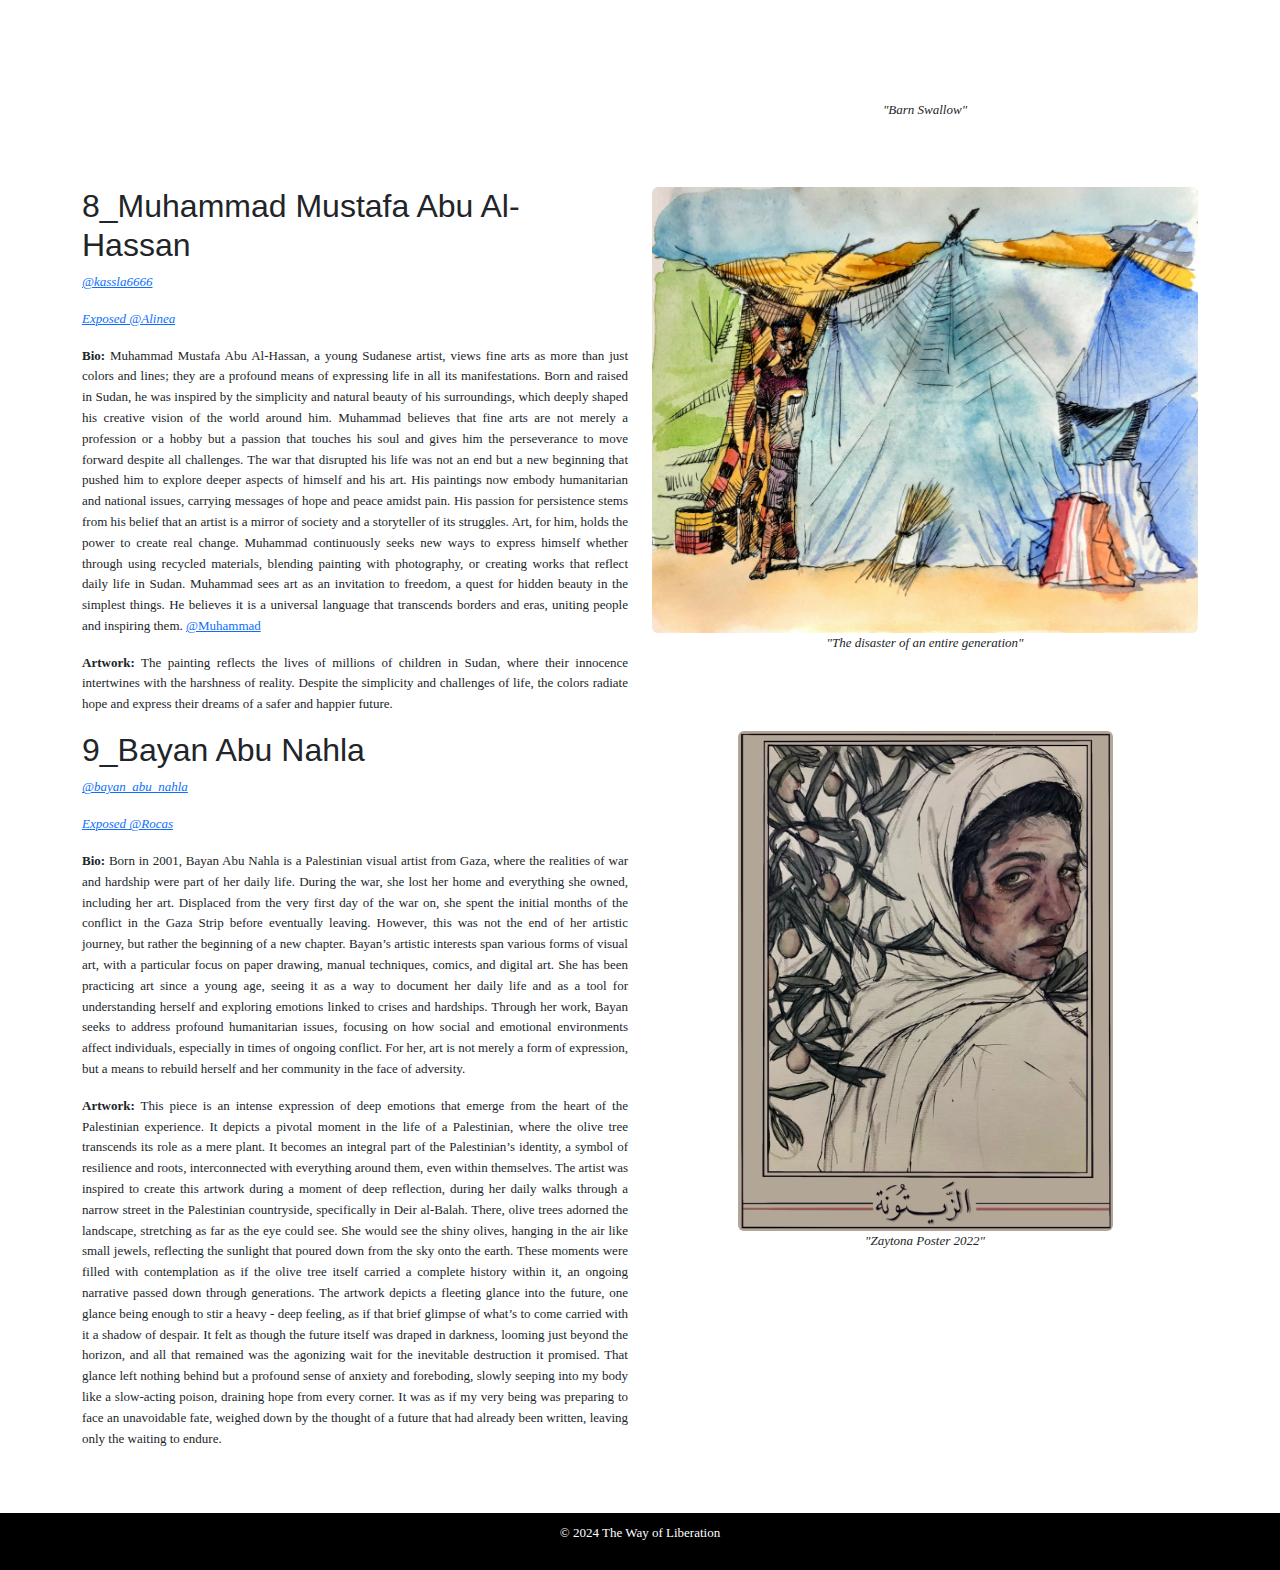
==== commit 5d249cce: "blobl" ====
--- a/artist.html
+++ b/artist.html
@@ -26,7 +26,7 @@
                         <li class="nav-item"><a class="nav-link" href="index.html">Home</a></li>
                         <li class="nav-item"><a class="nav-link" href="map.html">Map</a></li>
                         <li class="nav-item"><a class="nav-link" href="artist.html">Artists/Artworks</a></li>
-                        <li class="nav-item"><a class="nav-link" href="artist_fr.html"><u>ENG</u> / FR</a></li>
+                        <li class="nav-item"><a class="nav-link" href="artist_fr.html"><u>EN</u> / FR</a></li>
                     </ul>
                 </div>
             </div>
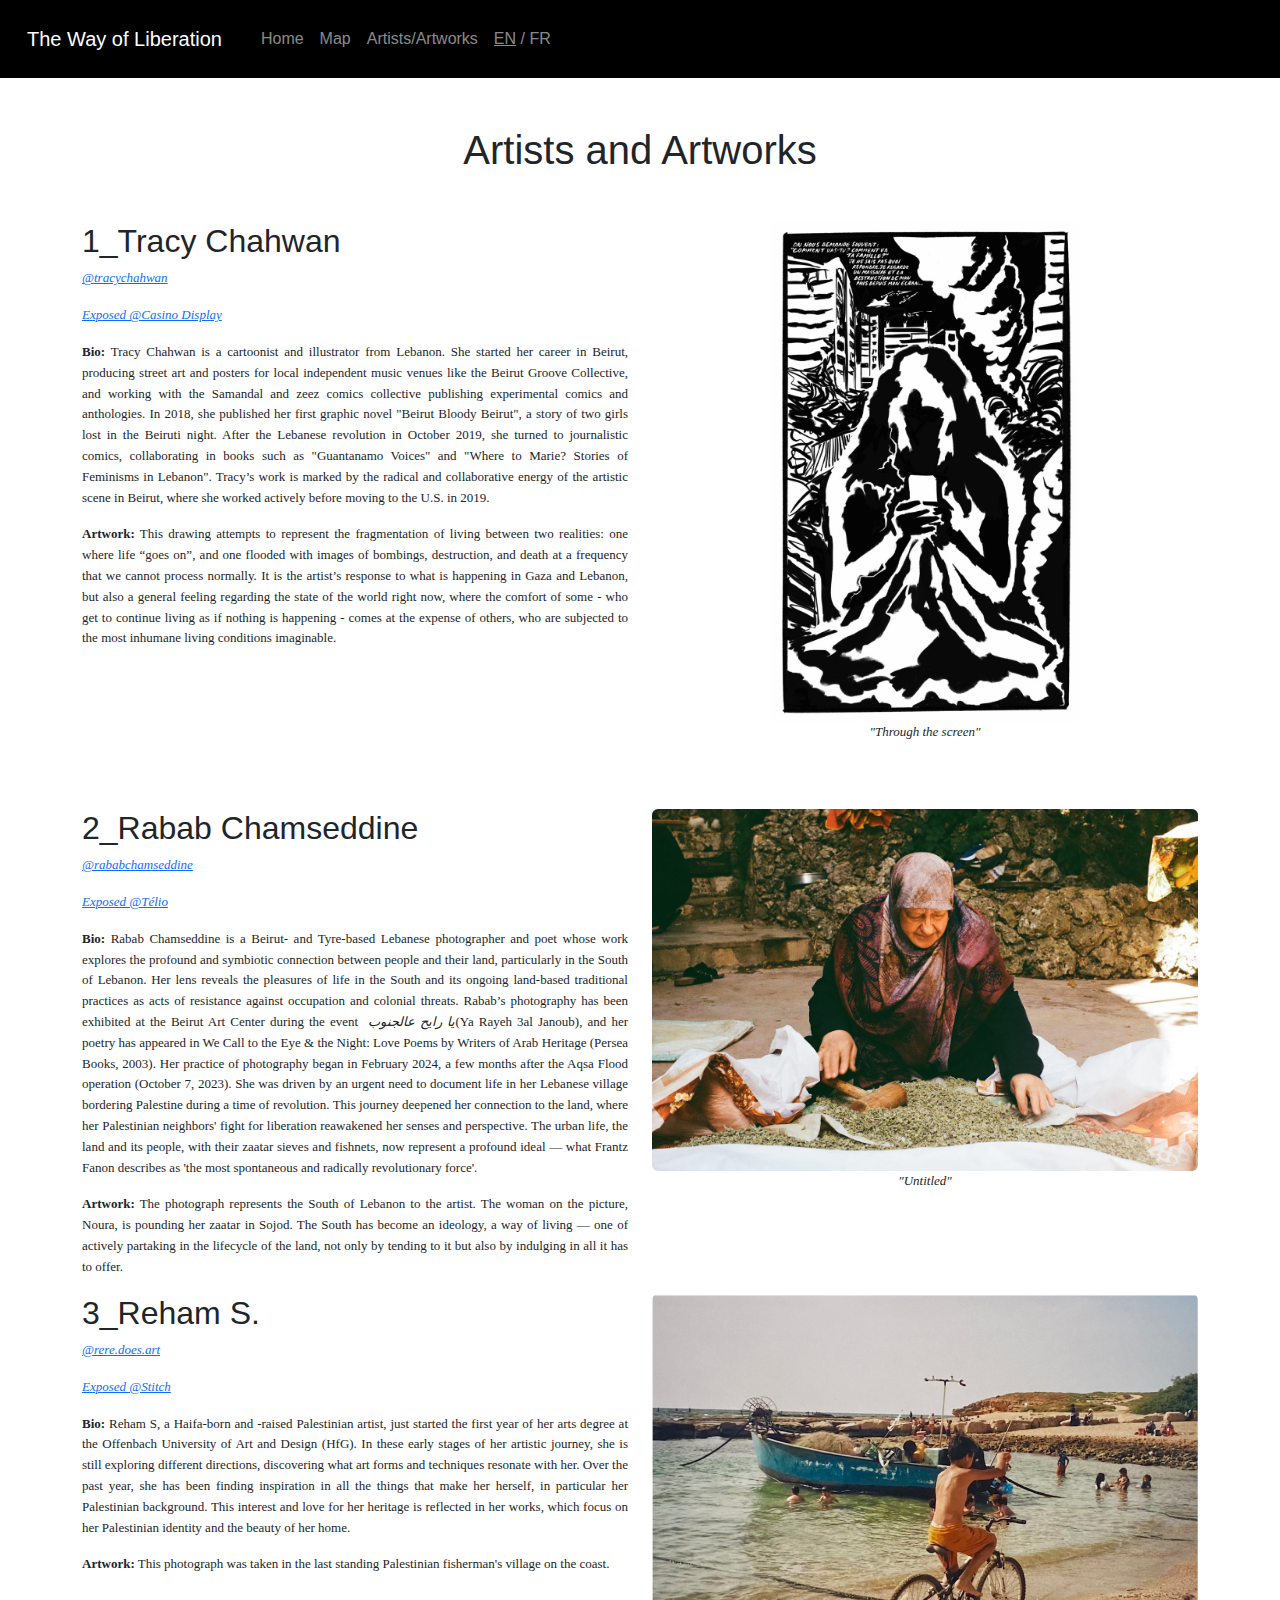
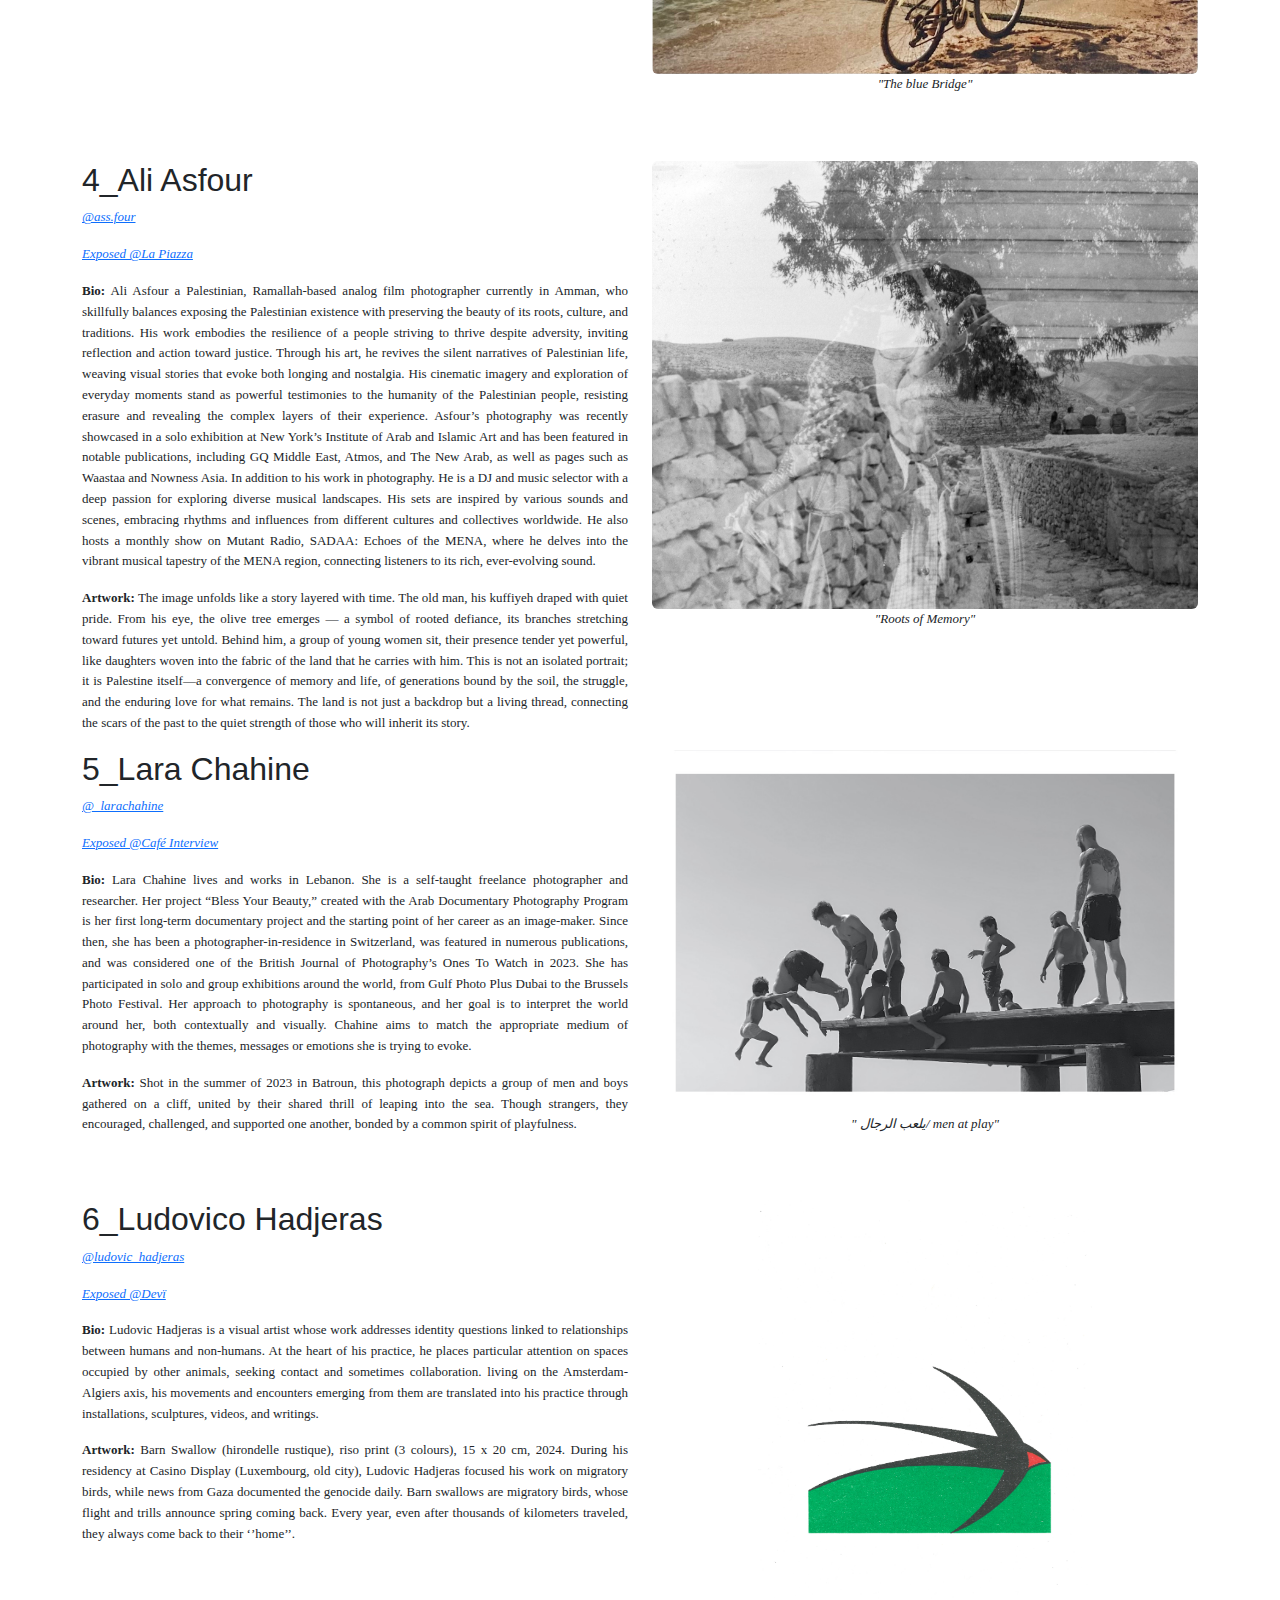
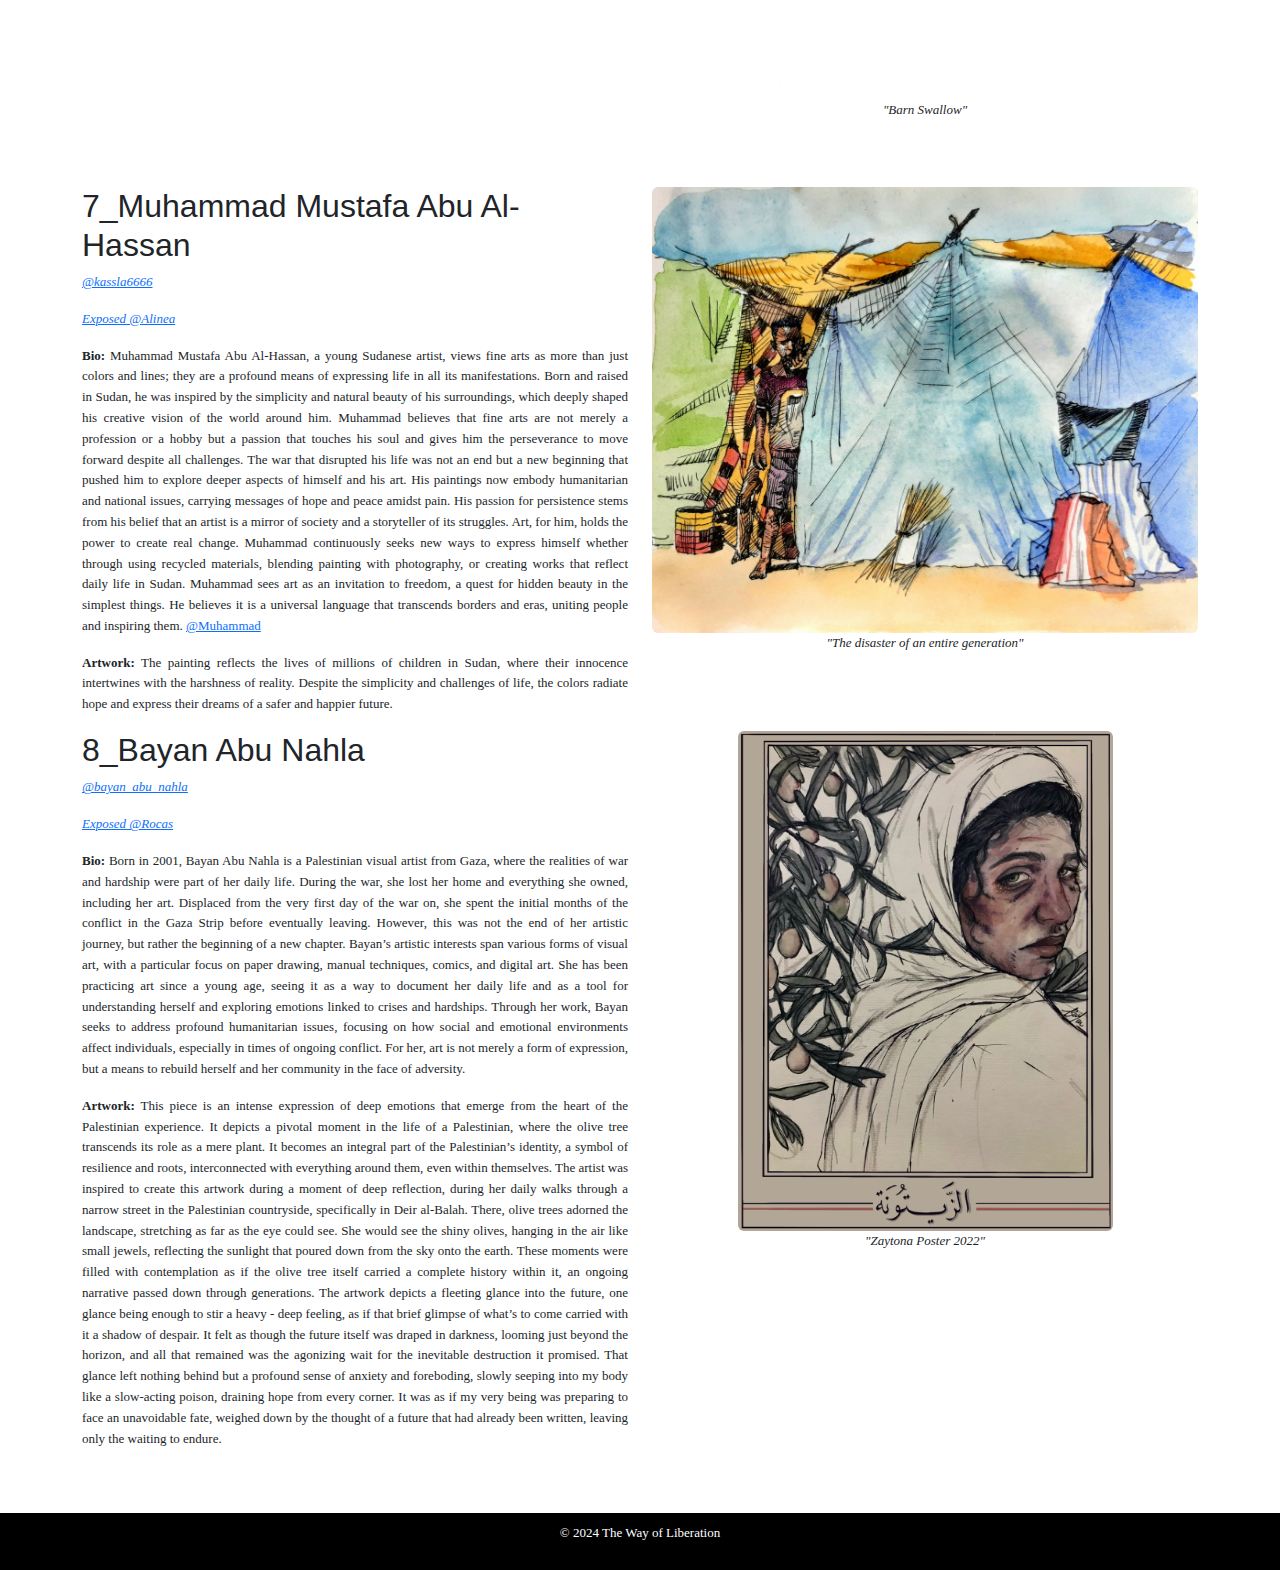
==== commit ebd1d325: "numbers" ====
--- a/artist.html
+++ b/artist.html
@@ -37,9 +37,9 @@
         <h1 class="text-center mb-4" style="margin-bottom: 3rem !important;">Artists and Artworks</h1>
         <div class="row">
 
-            <!-- Place 2  -->
-            <div class="col-md-6">
-                <h2>2_Tracy Chahwan</h2>
+            <!-- Place 1  -->
+            <div class="col-md-6">
+                <h2>1_Tracy Chahwan</h2>
                 <p style="text-align: left;"><i><a href="https://www.instagram.com/tracychahwan/" 
                     target="_blank" rel="noopener noreferrer">@tracychahwan</a></i></p>
                 <p style="text-align: left;"><i><a href="https://maps.app.goo.gl/HcayA7EcqfV9f5nV8?g_st=ic" 
@@ -66,9 +66,9 @@
                 <p style="text-align: center;"><i>"Through the screen"</i></p>
             </div>
 
-            <!-- Place 3 -->
-            <div class="col-md-6">
-                <h2>3_Rabab Chamseddine</h2>
+            <!-- Place 2 -->
+            <div class="col-md-6">
+                <h2>2_Rabab Chamseddine</h2>
                 <p style="text-align: left;"><i><a href="https://www.instagram.com/rababchamseddine/"
                     target="_blank" rel="noopener noreferrer">@rababchamseddine</a></i></p>
                 <p style="text-align: left;"><i><a href="https://maps.app.goo.gl/QCt4B8SKQMCfNh8Q9?g_st=ic"
@@ -97,9 +97,9 @@
                 <p style="text-align: center;"><i>"Untitled"</i></p>
             </div>
 
-            <!-- Place 4 -->
-            <div class="col-md-6">
-                <h2>4_Reham S.</h2>
+            <!-- Place 3 -->
+            <div class="col-md-6">
+                <h2>3_Reham S.</h2>
                 <p style="text-align: left;"><i><a href="https://www.instagram.com/rere.does.art/"
                     target="_blank" rel="noopener noreferrer">@rere.does.art</a></i></p>
                 <p style="text-align: left;"><i><a href="https://maps.app.goo.gl/mMg25qtPUrCYy5YMA?g_st=ic"
@@ -122,9 +122,9 @@
             </div>
 
 
-            <!-- Place 5 -->
-            <div class="col-md-6">
-                <h2>5_Ali Asfour</h2>
+            <!-- Place 4 -->
+            <div class="col-md-6">
+                <h2>4_Ali Asfour</h2>
                 <p style="text-align: left;"><i><a href="https://www.instagram.com/ass.four/"
                     target="_blank" rel="noopener noreferrer">@ass.four</a></i></p>
                 <p style="text-align: left;"><i><a href="https://maps.app.goo.gl/iCcvx5Qzdgd4UdCB7?g_st=ic "
@@ -162,9 +162,9 @@
                 <p style="text-align: center;"><i>"Roots of Memory"</i></p>
             </div>
 
-            <!-- Place 6 -->
-            <div class="col-md-6">
-                <h2>6_Lara Chahine</h2>
+            <!-- Place 5 -->
+            <div class="col-md-6">
+                <h2>5_Lara Chahine</h2>
                 <p style="text-align: left;"><i><a href="https://www.instagram.com/_larachahine/"
                     target="_blank" rel="noopener noreferrer">@_larachahine</a></i></p>
                 <p style="text-align: left;"><i><a href="https://maps.app.goo.gl/JvWjYmQhatxa3qhi7?g_st=ic"
@@ -189,9 +189,9 @@
                 <p dir="rtl" lang="ar" style="text-align: center;"><i>"men at play /يلعب الرجال "</i></p>
             </div>
 
-            <!-- Place 7 -->
-            <div class="col-md-6">
-                <h2>7_Ludovico Hadjeras</h2>
+            <!-- Place 6 -->
+            <div class="col-md-6">
+                <h2>6_Ludovico Hadjeras</h2>
                 <p style="text-align: left;"><i><a href="https://www.instagram.com/ludovic_hadjeras/"
                     target="_blank" rel="noopener noreferrer">@ludovic_hadjeras</a></i></p>
                 <p style="text-align: left;"><i><a href="https://maps.app.goo.gl/2CGeZumKp1bshfvN9?g_st=ic"
@@ -214,9 +214,9 @@
                 <p style="text-align: center;"><i>"Barn Swallow"</i></p>
             </div>
 
-            <!-- Place 8 -->
-            <div class="col-md-6">
-                <h2>8_Muhammad Mustafa Abu Al-Hassan</h2>
+            <!-- Place 7 -->
+            <div class="col-md-6">
+                <h2>7_Muhammad Mustafa Abu Al-Hassan</h2>
                 <p style="text-align: left;"><i><a href="https://www.instagram.com/kassla6666/"
                     target="_blank" rel="noopener noreferrer">@kassla6666</a></i></p>
                 <p style="text-align: left;"><i><a href="https://maps.app.goo.gl/nisE6m1JoMHW7ugE9?g_st=ic"
@@ -248,9 +248,9 @@
                 <p style="text-align: center;"><i>"The disaster of an entire generation"</i></p>
             </div>
 
-            <!-- Place 9 -->
-            <div class="col-md-6">
-                <h2>9_Bayan Abu Nahla</h2>
+            <!-- Place 8 -->
+            <div class="col-md-6">
+                <h2>8_Bayan Abu Nahla</h2>
                 <p style="text-align: left;"><i><a href="https://www.instagram.com/bayan_abu_nahla/"
                     target="_blank" rel="noopener noreferrer">@bayan_abu_nahla</a></i></p>
                 <p style="text-align: left;"><i><a href="https://maps.app.goo.gl/nCkBch3XVhzicmyZ8?g_st=ic"
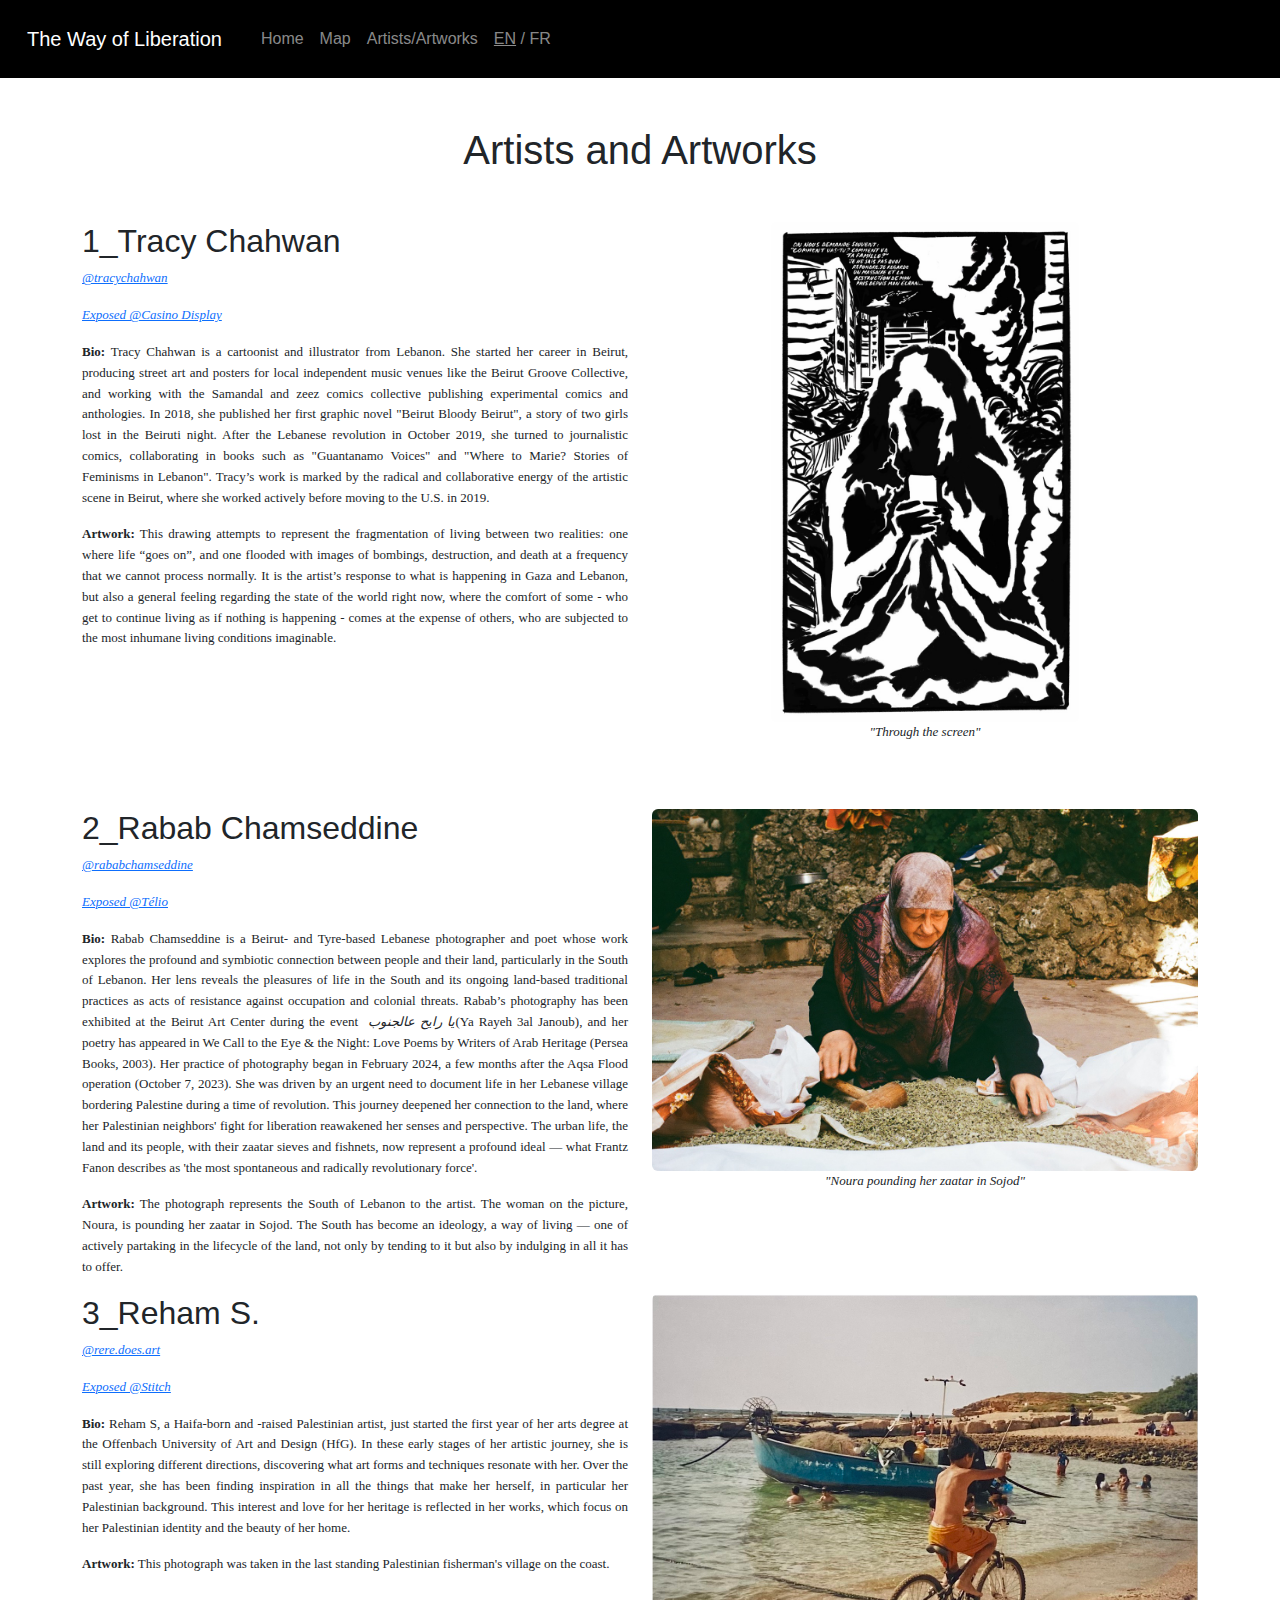
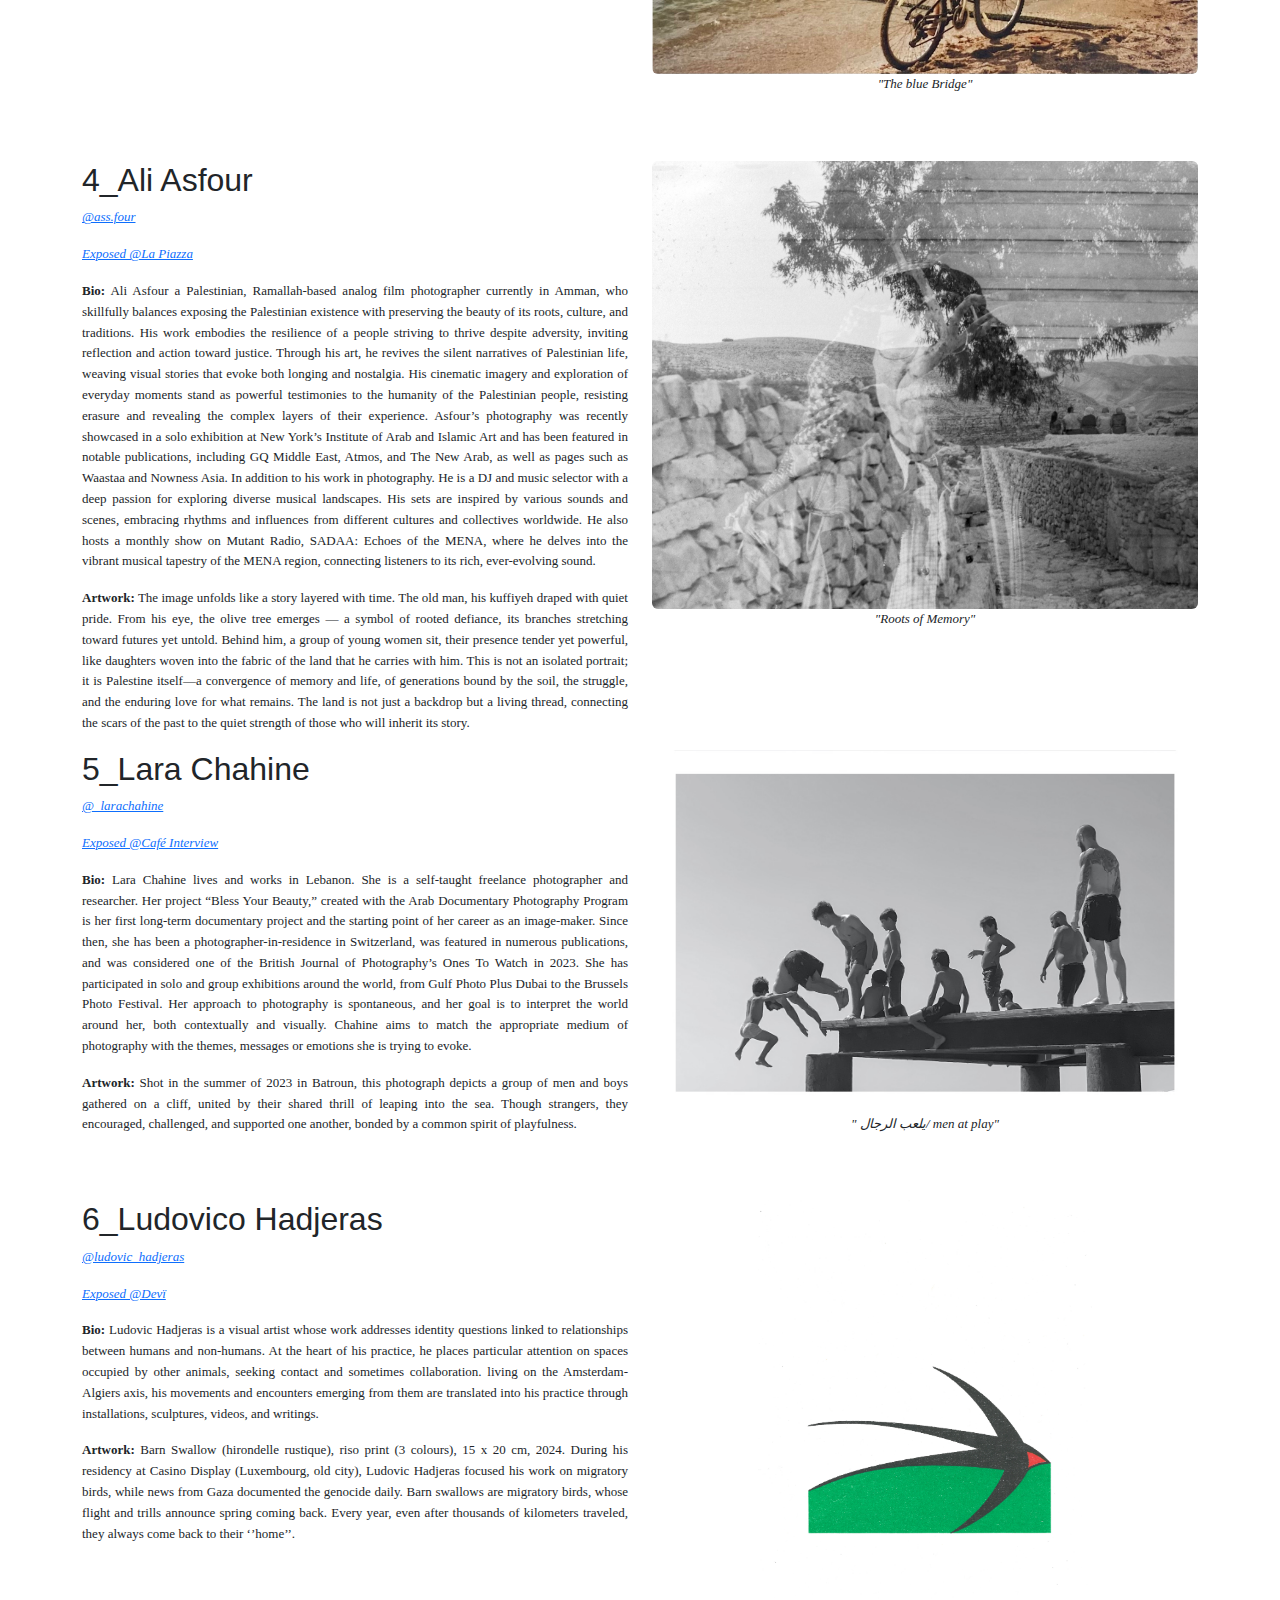
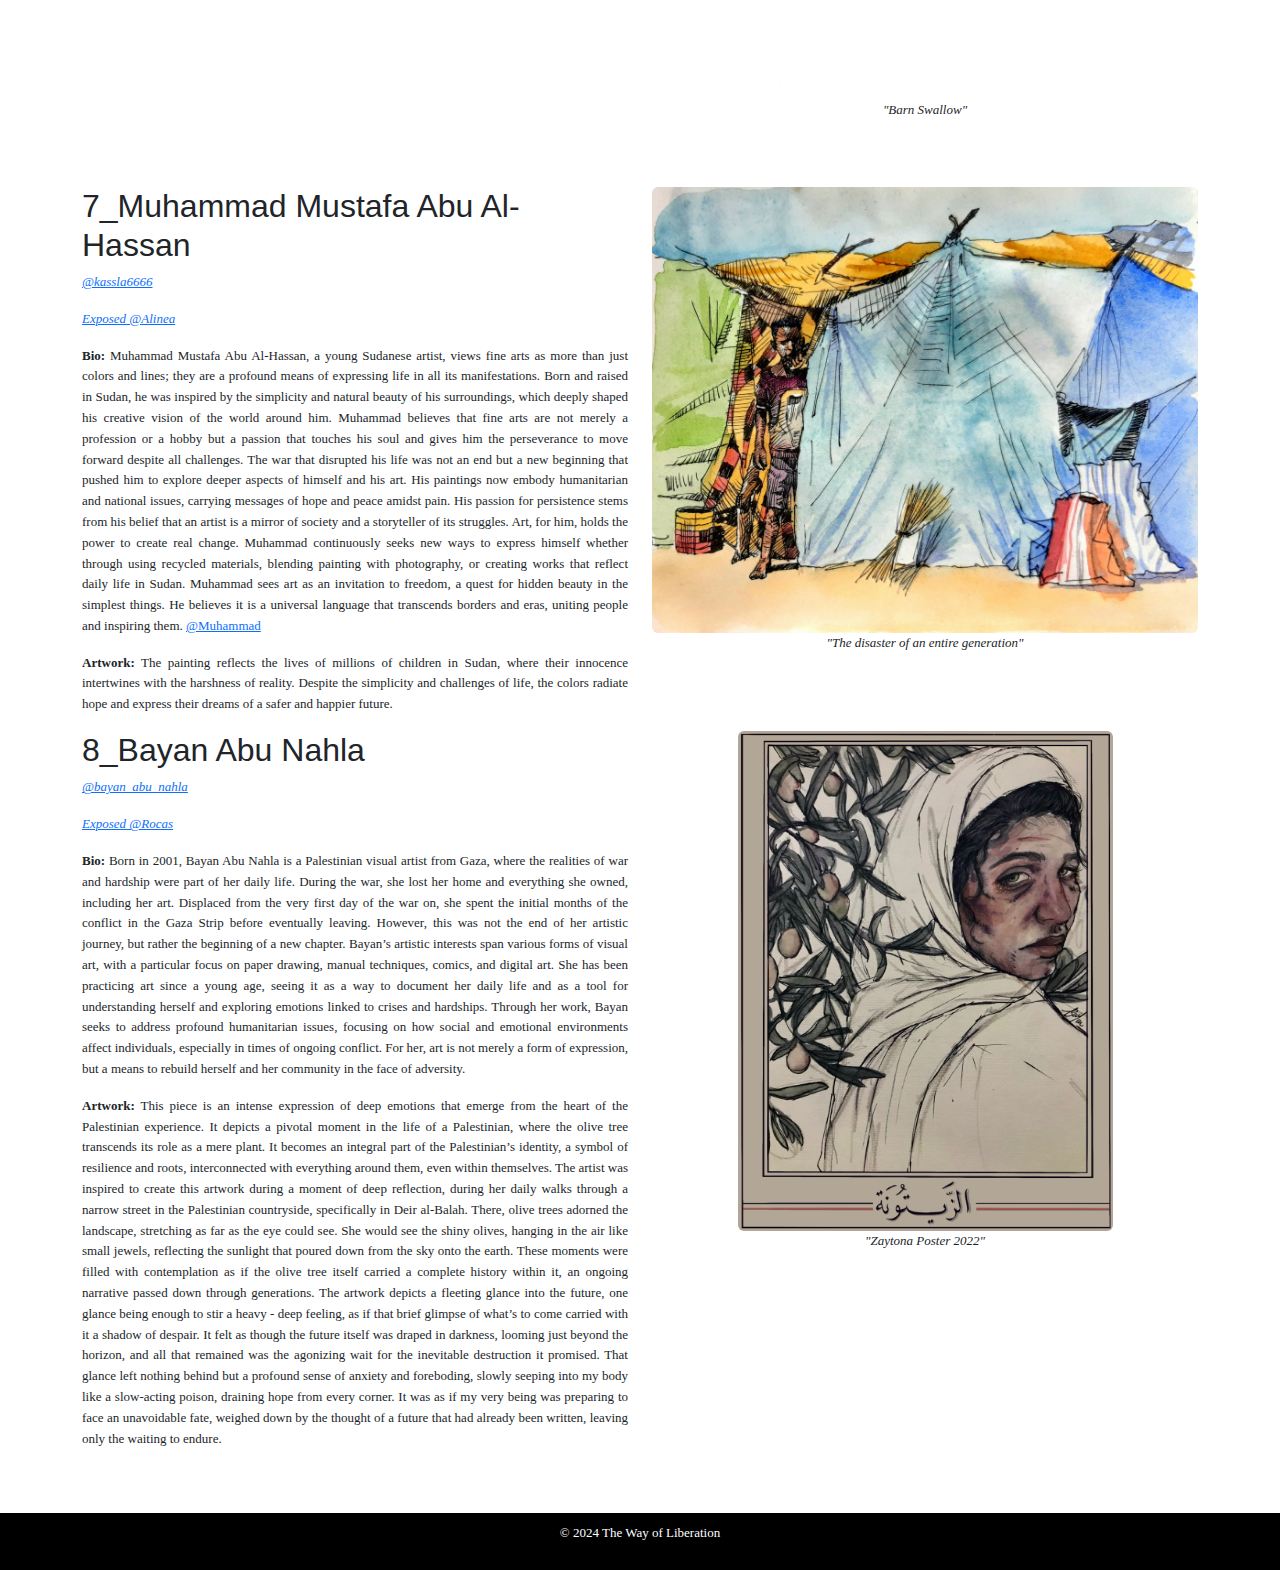
==== commit 893a32dd: "changed untitled" ====
--- a/artist.html
+++ b/artist.html
@@ -94,7 +94,7 @@
             </div>
             <div class="col-md-6 bottom">
                 <img src="images/Rabab_photo.jpeg" alt="Artwork" class="img-fluid rounded">
-                <p style="text-align: center;"><i>"Untitled"</i></p>
+                <p style="text-align: center;"><i>"Noura pounding her zaatar in Sojod"</i></p>
             </div>
 
             <!-- Place 3 -->
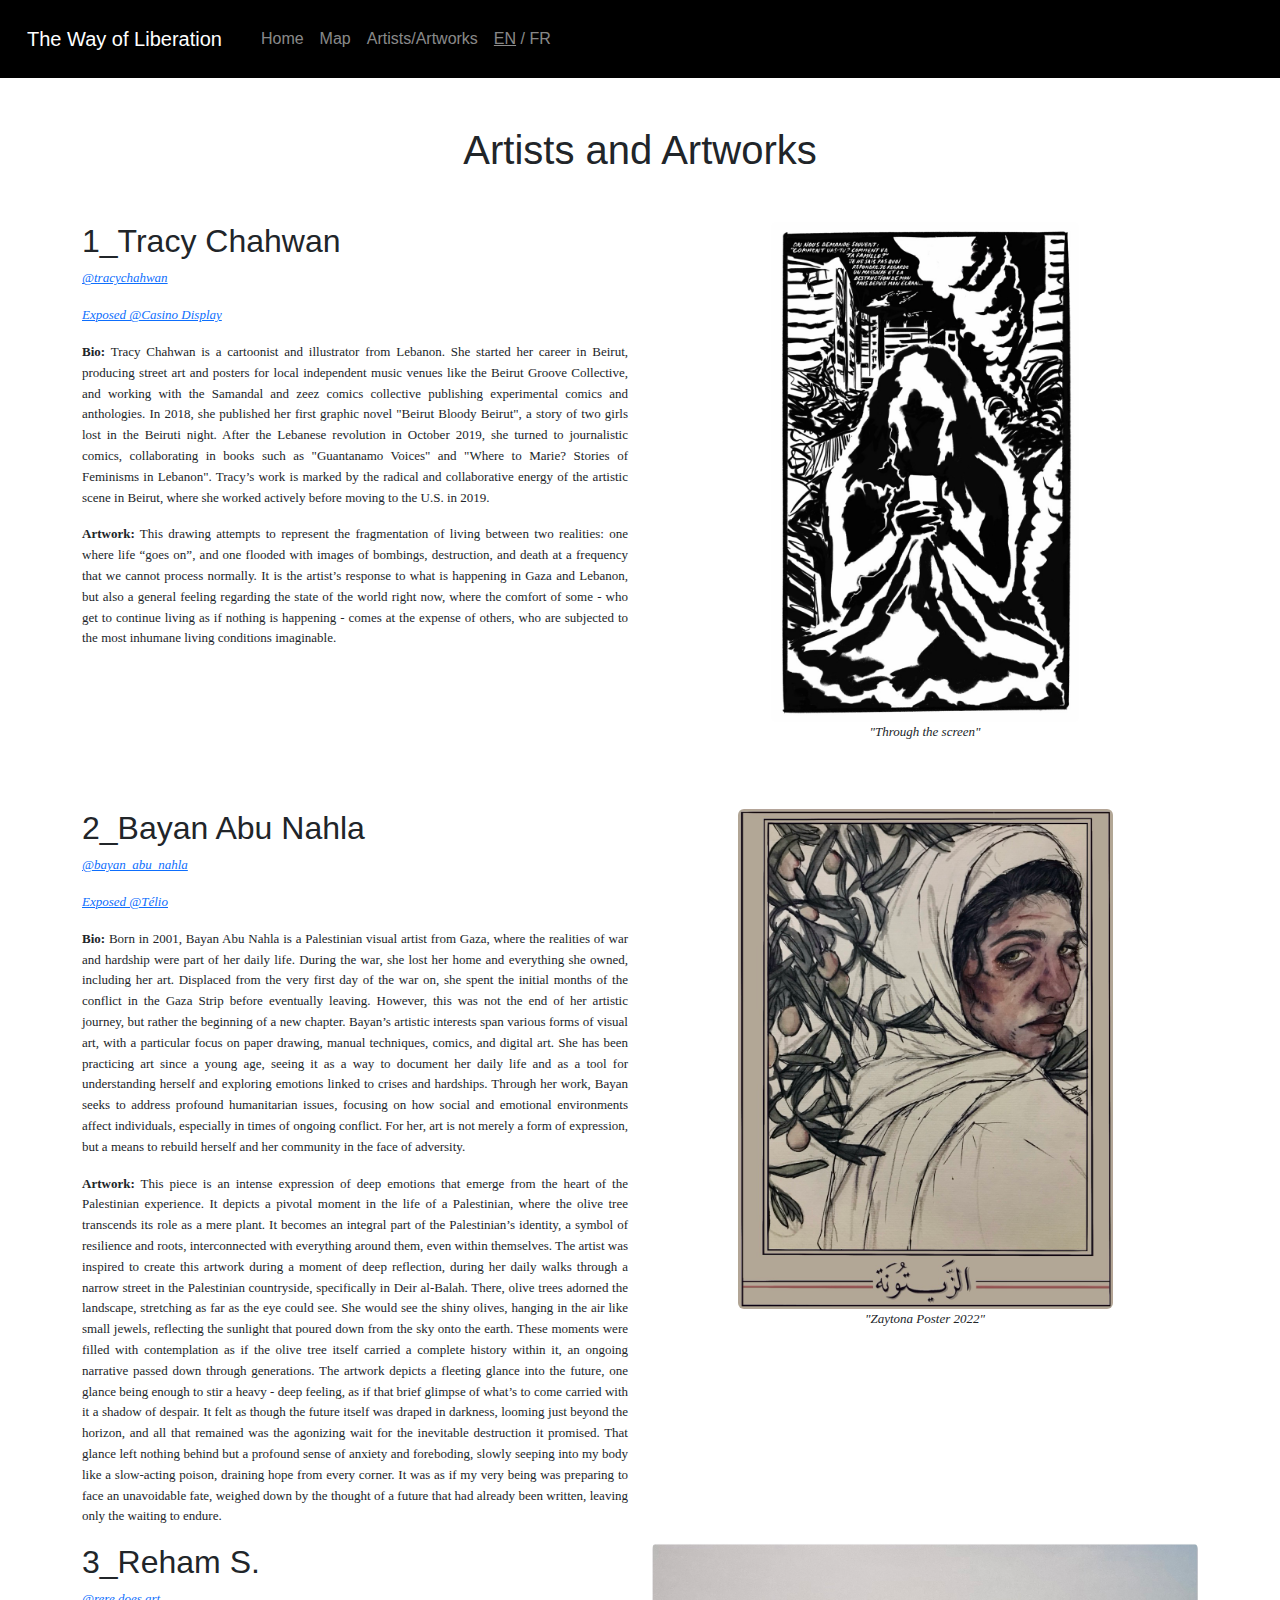
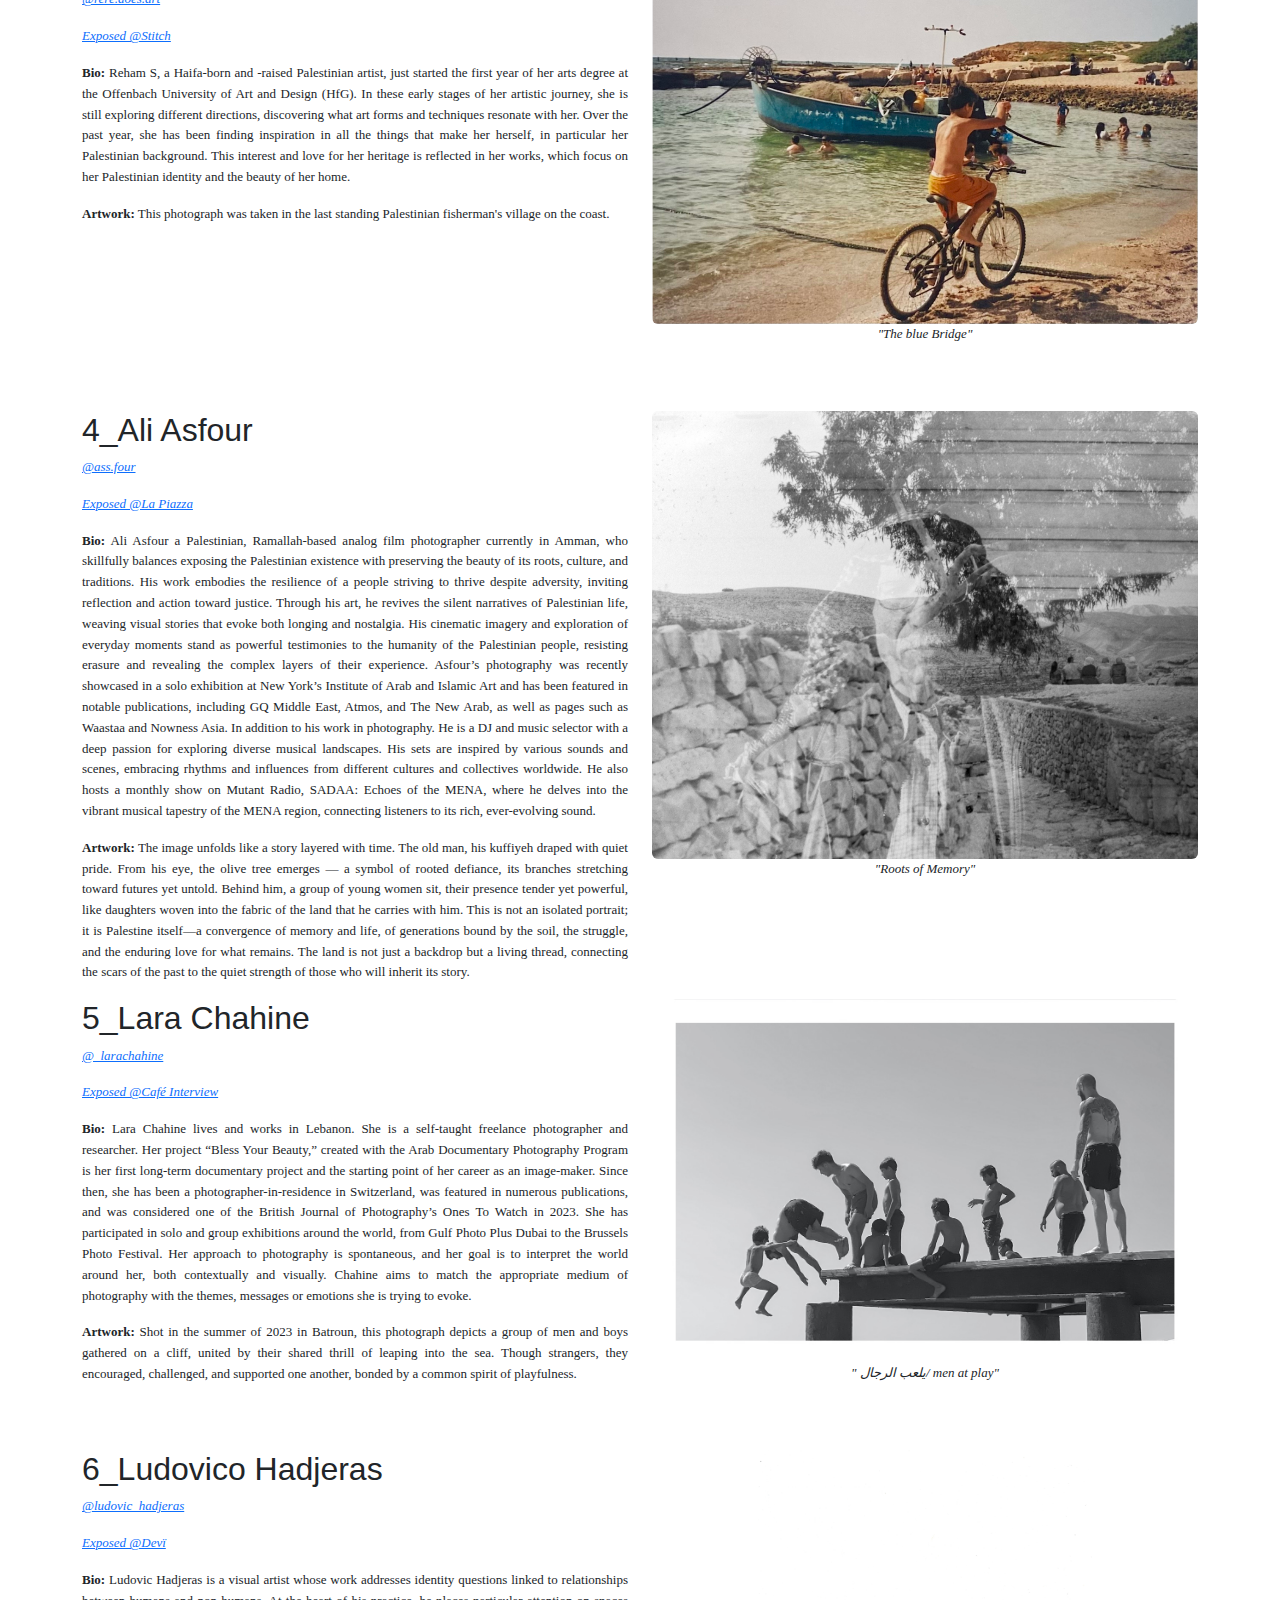
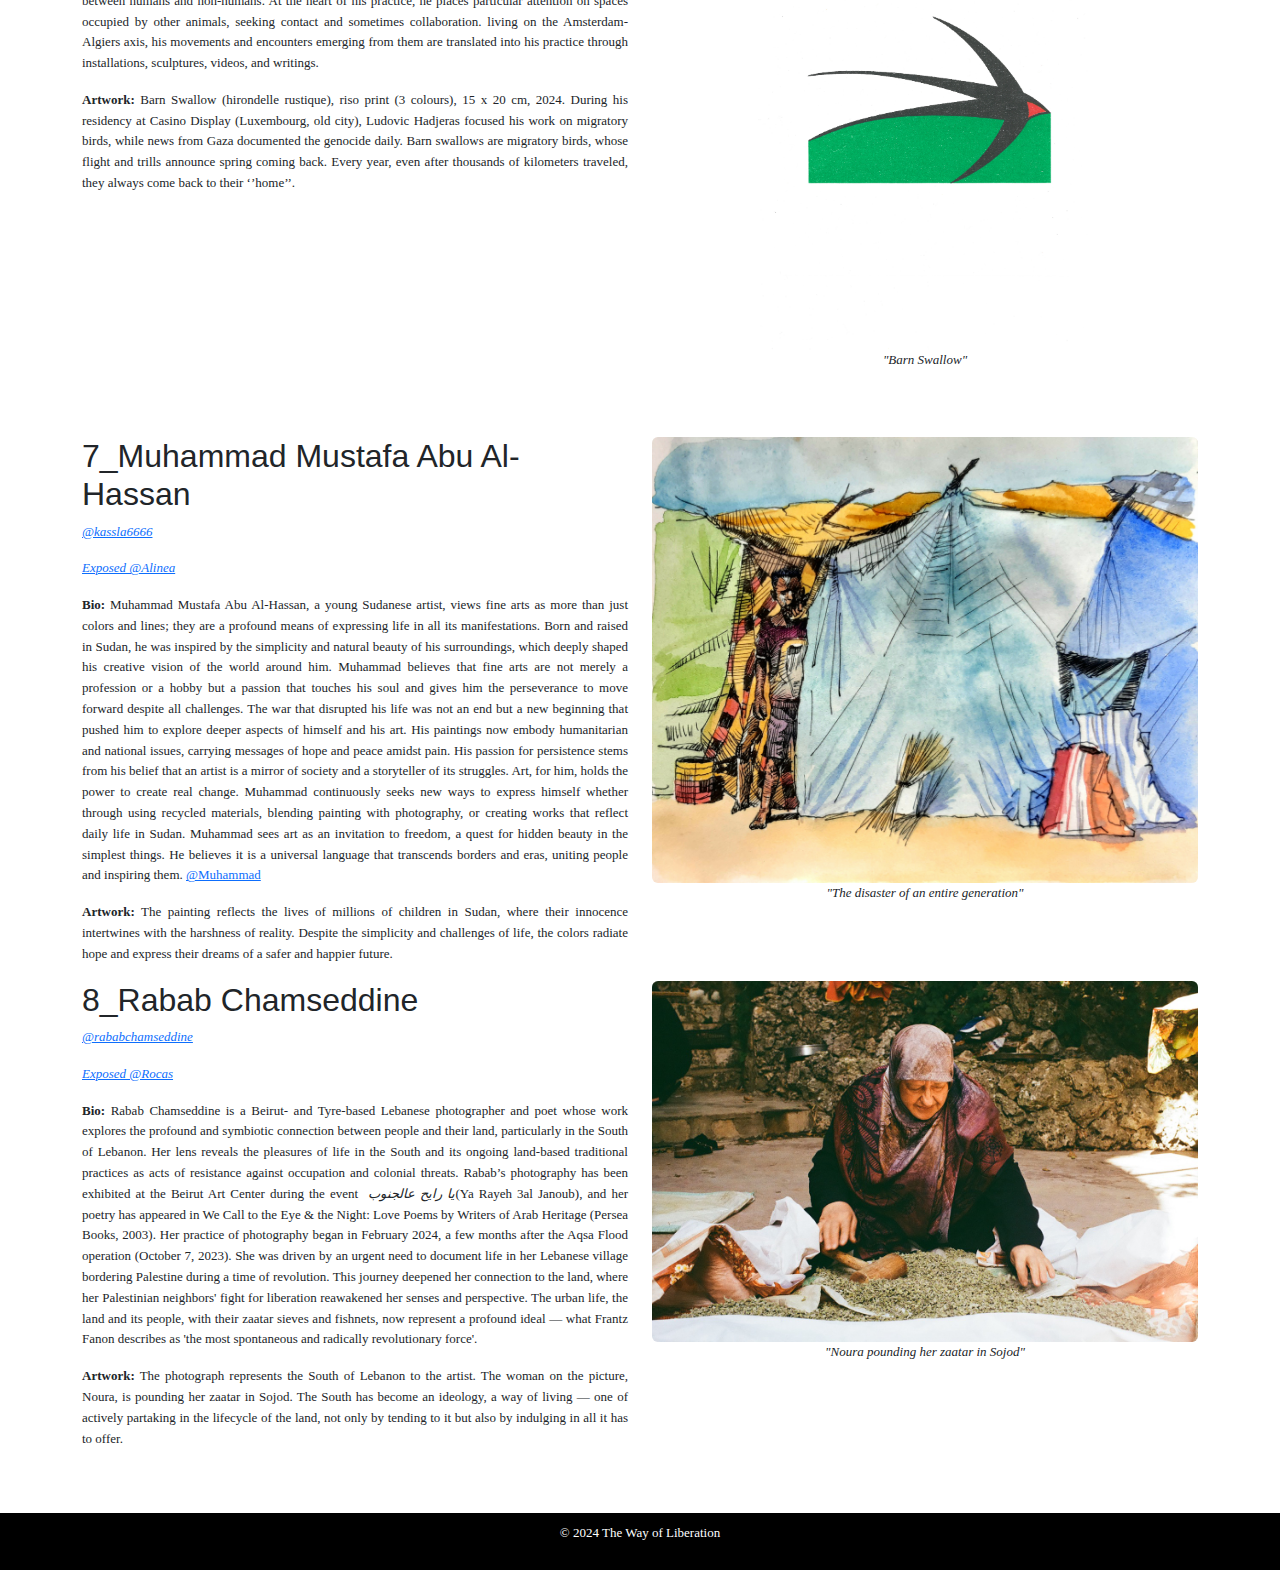
==== commit 07805ca5: "changed rabab and bayan" ====
--- a/artist.html
+++ b/artist.html
@@ -66,36 +66,51 @@
                 <p style="text-align: center;"><i>"Through the screen"</i></p>
             </div>
 
-            <!-- Place 2 -->
-            <div class="col-md-6">
-                <h2>2_Rabab Chamseddine</h2>
-                <p style="text-align: left;"><i><a href="https://www.instagram.com/rababchamseddine/"
-                    target="_blank" rel="noopener noreferrer">@rababchamseddine</a></i></p>
+
+        <!-- Place 2 -->
+            <div class="col-md-6">
+                <h2>2_Bayan Abu Nahla</h2>
+                <p style="text-align: left;"><i><a href="https://www.instagram.com/bayan_abu_nahla/"
+                    target="_blank" rel="noopener noreferrer">@bayan_abu_nahla</a></i></p>
                 <p style="text-align: left;"><i><a href="https://maps.app.goo.gl/QCt4B8SKQMCfNh8Q9?g_st=ic"
-                    target="_blank" rel="noopener noreferrer">Exposed @Télio</a></i></p>   
-                <p><b>Bio:</b> Rabab Chamseddine is a Beirut- and Tyre-based Lebanese photographer and poet whose work 
-                    explores the profound and symbiotic connection between people and their land, particularly in the 
-                    South of Lebanon. Her lens reveals the pleasures of life in the South and its ongoing land-based 
-                    traditional practices as acts of resistance against occupation and colonial threats. Rabab’s photography 
-                    has been exhibited at the Beirut Art Center during the event <i dir="rtl" lang="ar">يا رايح عالجنوب </i> 
-                    (Ya Rayeh 3al Janoub), and her poetry has appeared in We Call to the Eye & the Night: Love Poems by Writers of Arab Heritage 
-                    (Persea Books, 2003). Her practice of photography began in February 2024, a few months after the Aqsa 
-                    Flood operation (October 7, 2023). She was driven by an urgent need to document life in her Lebanese 
-                    village bordering Palestine during a time of revolution. This journey deepened her connection to the land, 
-                    where her Palestinian neighbors' fight for liberation reawakened her senses and perspective. The urban 
-                    life, the land and its people, with their zaatar sieves and fishnets, now represent a profound ideal — 
-                    what Frantz Fanon describes as 'the most spontaneous and radically revolutionary force'.
-                </p>
-                <p><b>Artwork:</b> The photograph represents the South of Lebanon to the artist. The woman on the picture, 
-                    Noura, is pounding her zaatar in Sojod. The South has become an ideology, a way of living — one of 
-                    actively partaking in the lifecycle of the land, not only by tending to it but also by indulging in 
-                    all it has to offer.
-                </p>
-            </div>
-            <div class="col-md-6 bottom">
-                <img src="images/Rabab_photo.jpeg" alt="Artwork" class="img-fluid rounded">
-                <p style="text-align: center;"><i>"Noura pounding her zaatar in Sojod"</i></p>
-            </div>
+                        target="_blank" rel="noopener noreferrer">Exposed @Télio</a></i></p>   
+                <p><b>Bio:</b> Born in 2001, Bayan Abu Nahla is a Palestinian visual artist from Gaza, where the realities of 
+                    war and hardship were part of her daily life. During the war, she lost her home and everything she owned, 
+                    including her art. Displaced from the very first day of the war on, she spent the initial months of the 
+                    conflict in the Gaza Strip before eventually leaving. However, this was not the end of her artistic journey, 
+                    but rather the beginning of a new chapter. Bayan’s artistic interests span various forms of visual art, 
+                    with a particular focus on paper drawing, manual techniques, comics, and digital art. She has been practicing art 
+                    since a young age, seeing it as a way to document her daily life and as a tool for understanding herself and 
+                    exploring emotions linked to crises and hardships. Through her work, Bayan seeks to address profound humanitarian 
+                    issues, focusing on how social and emotional environments affect individuals, especially in times of ongoing 
+                    conflict. For her, art is not merely a form of expression, but a means to rebuild herself and her community 
+                    in the face of adversity.
+                    </p>
+                <p><b>Artwork:</b> This piece is an intense expression of deep emotions that emerge from the heart of the 
+                    Palestinian experience. It depicts a pivotal moment in the life of a Palestinian, where the olive 
+                    tree transcends its role as a mere plant. It becomes an integral part of the Palestinian’s identity, 
+                    a symbol of resilience and roots, interconnected with everything around them, even within themselves. 
+                    The artist was inspired to create this artwork during a moment of deep reflection, during her daily walks 
+                    through a narrow street in the Palestinian countryside, specifically in Deir al-Balah. There, olive trees 
+                    adorned the landscape, stretching as far as the eye could see. She would see the shiny olives, hanging in 
+                    the air like small jewels, reflecting the sunlight that poured down from the sky onto the earth. 
+                    These moments were filled with contemplation as if the olive tree itself carried a complete history within it, 
+                    an ongoing narrative passed down through generations. The artwork depicts a fleeting glance into the future, 
+                    one glance being enough to stir a heavy - deep feeling, as if that brief glimpse of what’s to come carried 
+                    with it a shadow of despair. It felt as though the future itself was draped in darkness, looming just beyond 
+                    the horizon, and all that remained was the agonizing wait for the inevitable destruction it promised. That 
+                    glance left nothing behind but a profound sense of anxiety and foreboding, slowly seeping into my body like 
+                    a slow-acting poison, draining hope from every corner. It was as if my very being was preparing to face an 
+                    unavoidable fate, weighed down by the thought of a future that had already been written, leaving only the 
+                    waiting to endure. 
+                </p>
+            </div>
+            <div class="col-md-6 bottom">
+                <img src="images/Bayan_photo.jpeg" alt="Artwork" class="img-fluid rounded">
+                <p style="text-align: center;"><i>"Zaytona Poster 2022"</i></p>
+            </div>
+
+            
 
             <!-- Place 3 -->
             <div class="col-md-6">
@@ -250,46 +265,36 @@
 
             <!-- Place 8 -->
             <div class="col-md-6">
-                <h2>8_Bayan Abu Nahla</h2>
-                <p style="text-align: left;"><i><a href="https://www.instagram.com/bayan_abu_nahla/"
-                    target="_blank" rel="noopener noreferrer">@bayan_abu_nahla</a></i></p>
-                <p style="text-align: left;"><i><a href="https://maps.app.goo.gl/nCkBch3XVhzicmyZ8?g_st=ic"
-                    target="_blank" rel="noopener noreferrer">Exposed @Rocas</a></i></p>
-                <p><b>Bio:</b> Born in 2001, Bayan Abu Nahla is a Palestinian visual artist from Gaza, where the realities of 
-                    war and hardship were part of her daily life. During the war, she lost her home and everything she owned, 
-                    including her art. Displaced from the very first day of the war on, she spent the initial months of the 
-                    conflict in the Gaza Strip before eventually leaving. However, this was not the end of her artistic journey, 
-                    but rather the beginning of a new chapter. Bayan’s artistic interests span various forms of visual art, 
-                    with a particular focus on paper drawing, manual techniques, comics, and digital art. She has been practicing art 
-                    since a young age, seeing it as a way to document her daily life and as a tool for understanding herself and 
-                    exploring emotions linked to crises and hardships. Through her work, Bayan seeks to address profound humanitarian 
-                    issues, focusing on how social and emotional environments affect individuals, especially in times of ongoing 
-                    conflict. For her, art is not merely a form of expression, but a means to rebuild herself and her community 
-                    in the face of adversity.
-                    </p>
-                <p><b>Artwork:</b> This piece is an intense expression of deep emotions that emerge from the heart of the 
-                    Palestinian experience. It depicts a pivotal moment in the life of a Palestinian, where the olive 
-                    tree transcends its role as a mere plant. It becomes an integral part of the Palestinian’s identity, 
-                    a symbol of resilience and roots, interconnected with everything around them, even within themselves. 
-                    The artist was inspired to create this artwork during a moment of deep reflection, during her daily walks 
-                    through a narrow street in the Palestinian countryside, specifically in Deir al-Balah. There, olive trees 
-                    adorned the landscape, stretching as far as the eye could see. She would see the shiny olives, hanging in 
-                    the air like small jewels, reflecting the sunlight that poured down from the sky onto the earth. 
-                    These moments were filled with contemplation as if the olive tree itself carried a complete history within it, 
-                    an ongoing narrative passed down through generations. The artwork depicts a fleeting glance into the future, 
-                    one glance being enough to stir a heavy - deep feeling, as if that brief glimpse of what’s to come carried 
-                    with it a shadow of despair. It felt as though the future itself was draped in darkness, looming just beyond 
-                    the horizon, and all that remained was the agonizing wait for the inevitable destruction it promised. That 
-                    glance left nothing behind but a profound sense of anxiety and foreboding, slowly seeping into my body like 
-                    a slow-acting poison, draining hope from every corner. It was as if my very being was preparing to face an 
-                    unavoidable fate, weighed down by the thought of a future that had already been written, leaving only the 
-                    waiting to endure. 
-                </p>
-            </div>
-            <div class="col-md-6 bottom">
-                <img src="images/Bayan_photo.jpeg" alt="Artwork" class="img-fluid rounded">
-                <p style="text-align: center;"><i>"Zaytona Poster 2022"</i></p>
-            </div>
+                <h2>8_Rabab Chamseddine</h2>
+                <p style="text-align: left;"><i><a href="https://www.instagram.com/rababchamseddine/"
+                    target="_blank" rel="noopener noreferrer">@rababchamseddine</a></i></p>
+                    <p style="text-align: left;"><i><a href="https://maps.app.goo.gl/nCkBch3XVhzicmyZ8?g_st=ic"
+                        target="_blank" rel="noopener noreferrer">Exposed @Rocas</a></i></p>
+                <p><b>Bio:</b> Rabab Chamseddine is a Beirut- and Tyre-based Lebanese photographer and poet whose work 
+                    explores the profound and symbiotic connection between people and their land, particularly in the 
+                    South of Lebanon. Her lens reveals the pleasures of life in the South and its ongoing land-based 
+                    traditional practices as acts of resistance against occupation and colonial threats. Rabab’s photography 
+                    has been exhibited at the Beirut Art Center during the event <i dir="rtl" lang="ar">يا رايح عالجنوب </i> 
+                    (Ya Rayeh 3al Janoub), and her poetry has appeared in We Call to the Eye & the Night: Love Poems by Writers of Arab Heritage 
+                    (Persea Books, 2003). Her practice of photography began in February 2024, a few months after the Aqsa 
+                    Flood operation (October 7, 2023). She was driven by an urgent need to document life in her Lebanese 
+                    village bordering Palestine during a time of revolution. This journey deepened her connection to the land, 
+                    where her Palestinian neighbors' fight for liberation reawakened her senses and perspective. The urban 
+                    life, the land and its people, with their zaatar sieves and fishnets, now represent a profound ideal — 
+                    what Frantz Fanon describes as 'the most spontaneous and radically revolutionary force'.
+                </p>
+                <p><b>Artwork:</b> The photograph represents the South of Lebanon to the artist. The woman on the picture, 
+                    Noura, is pounding her zaatar in Sojod. The South has become an ideology, a way of living — one of 
+                    actively partaking in the lifecycle of the land, not only by tending to it but also by indulging in 
+                    all it has to offer.
+                </p>
+            </div>
+            <div class="col-md-6 bottom">
+                <img src="images/Rabab_photo.jpeg" alt="Artwork" class="img-fluid rounded">
+                <p style="text-align: center;"><i>"Noura pounding her zaatar in Sojod"</i></p>
+            </div>
+
+            
 
         </div>
     </main>
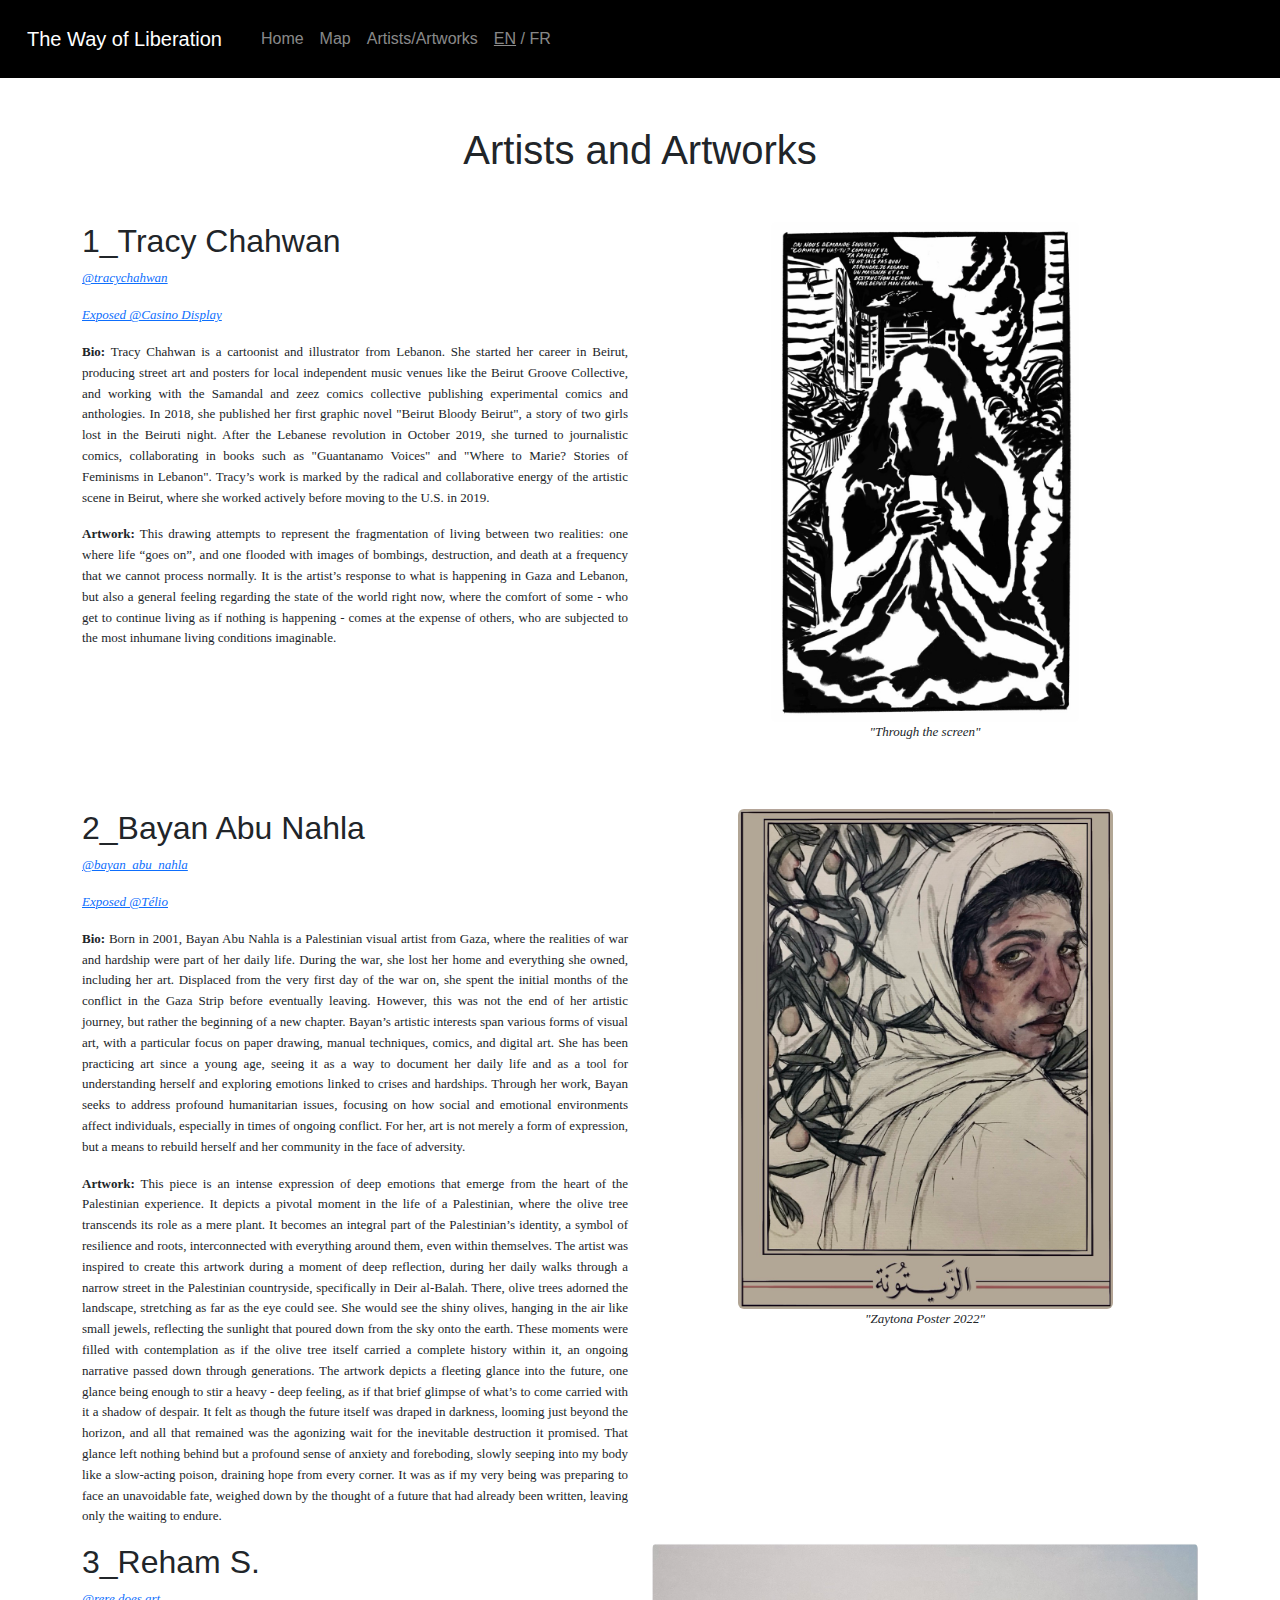
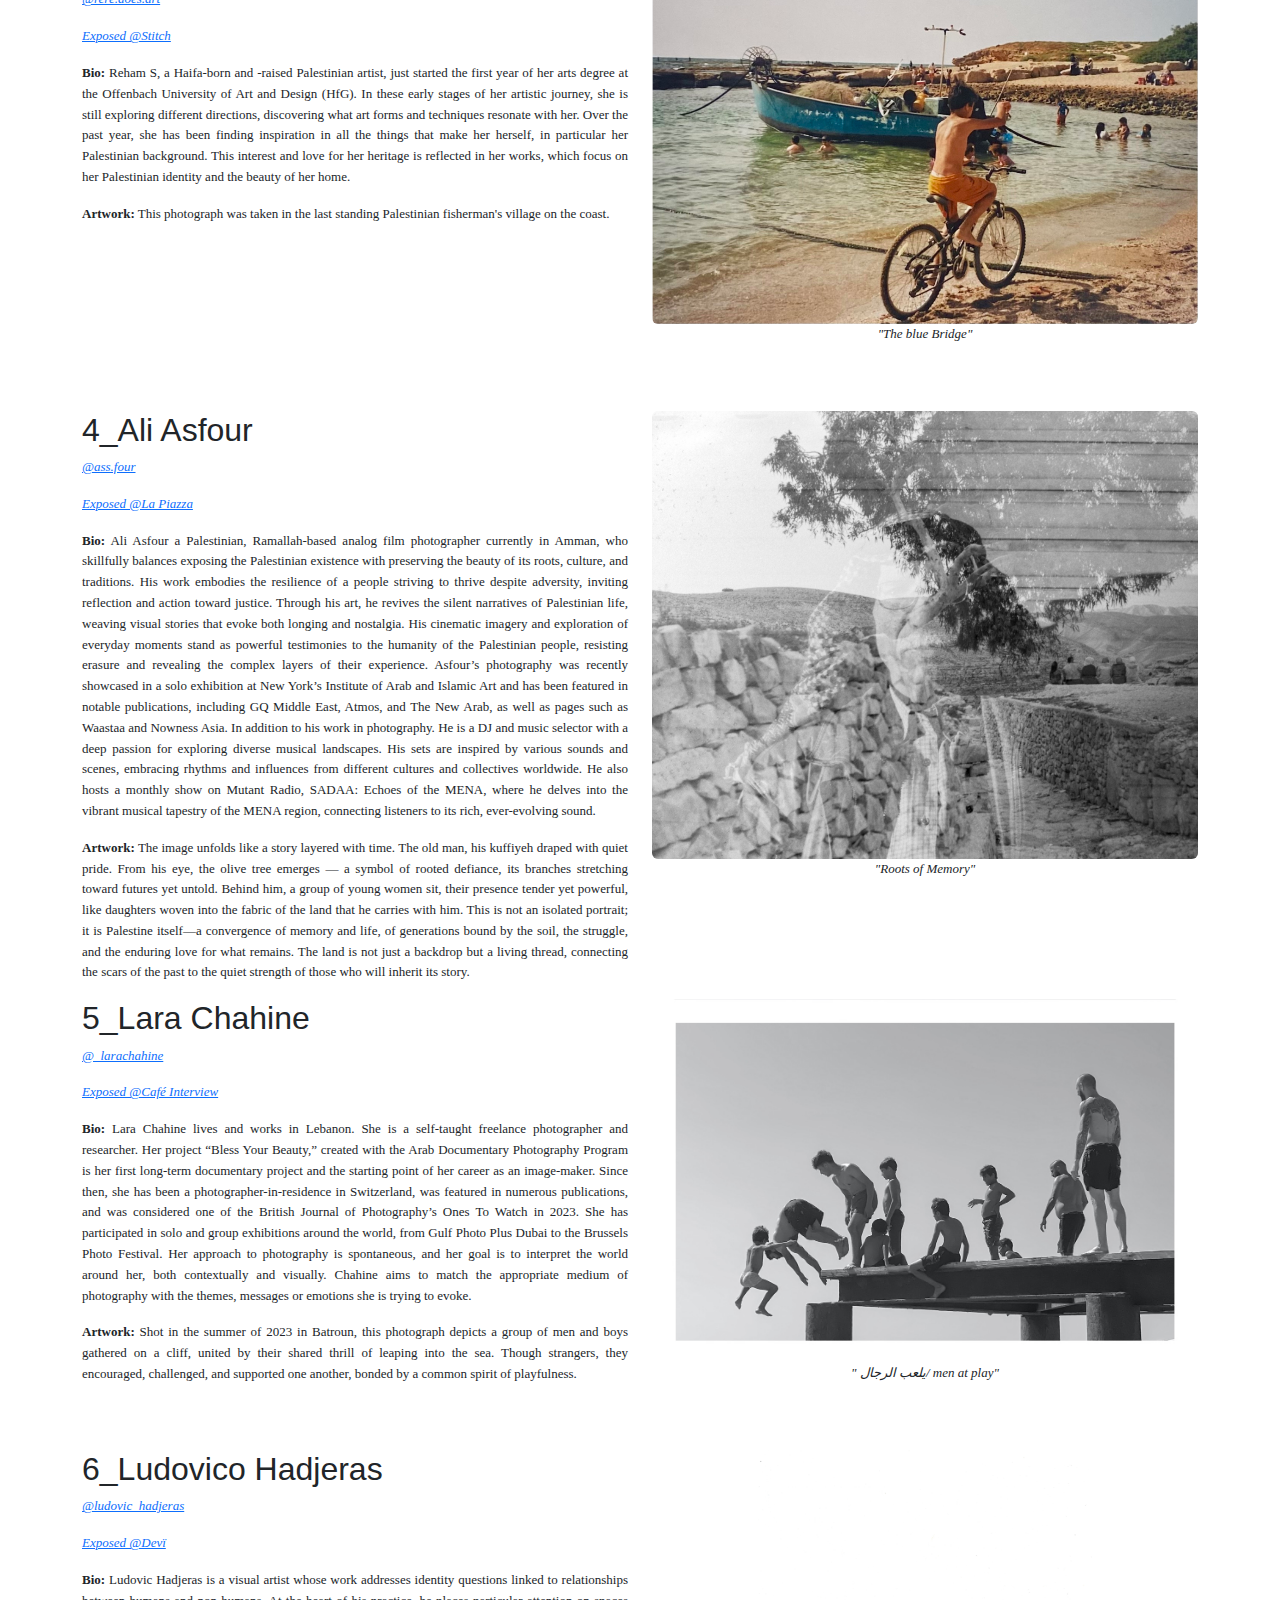
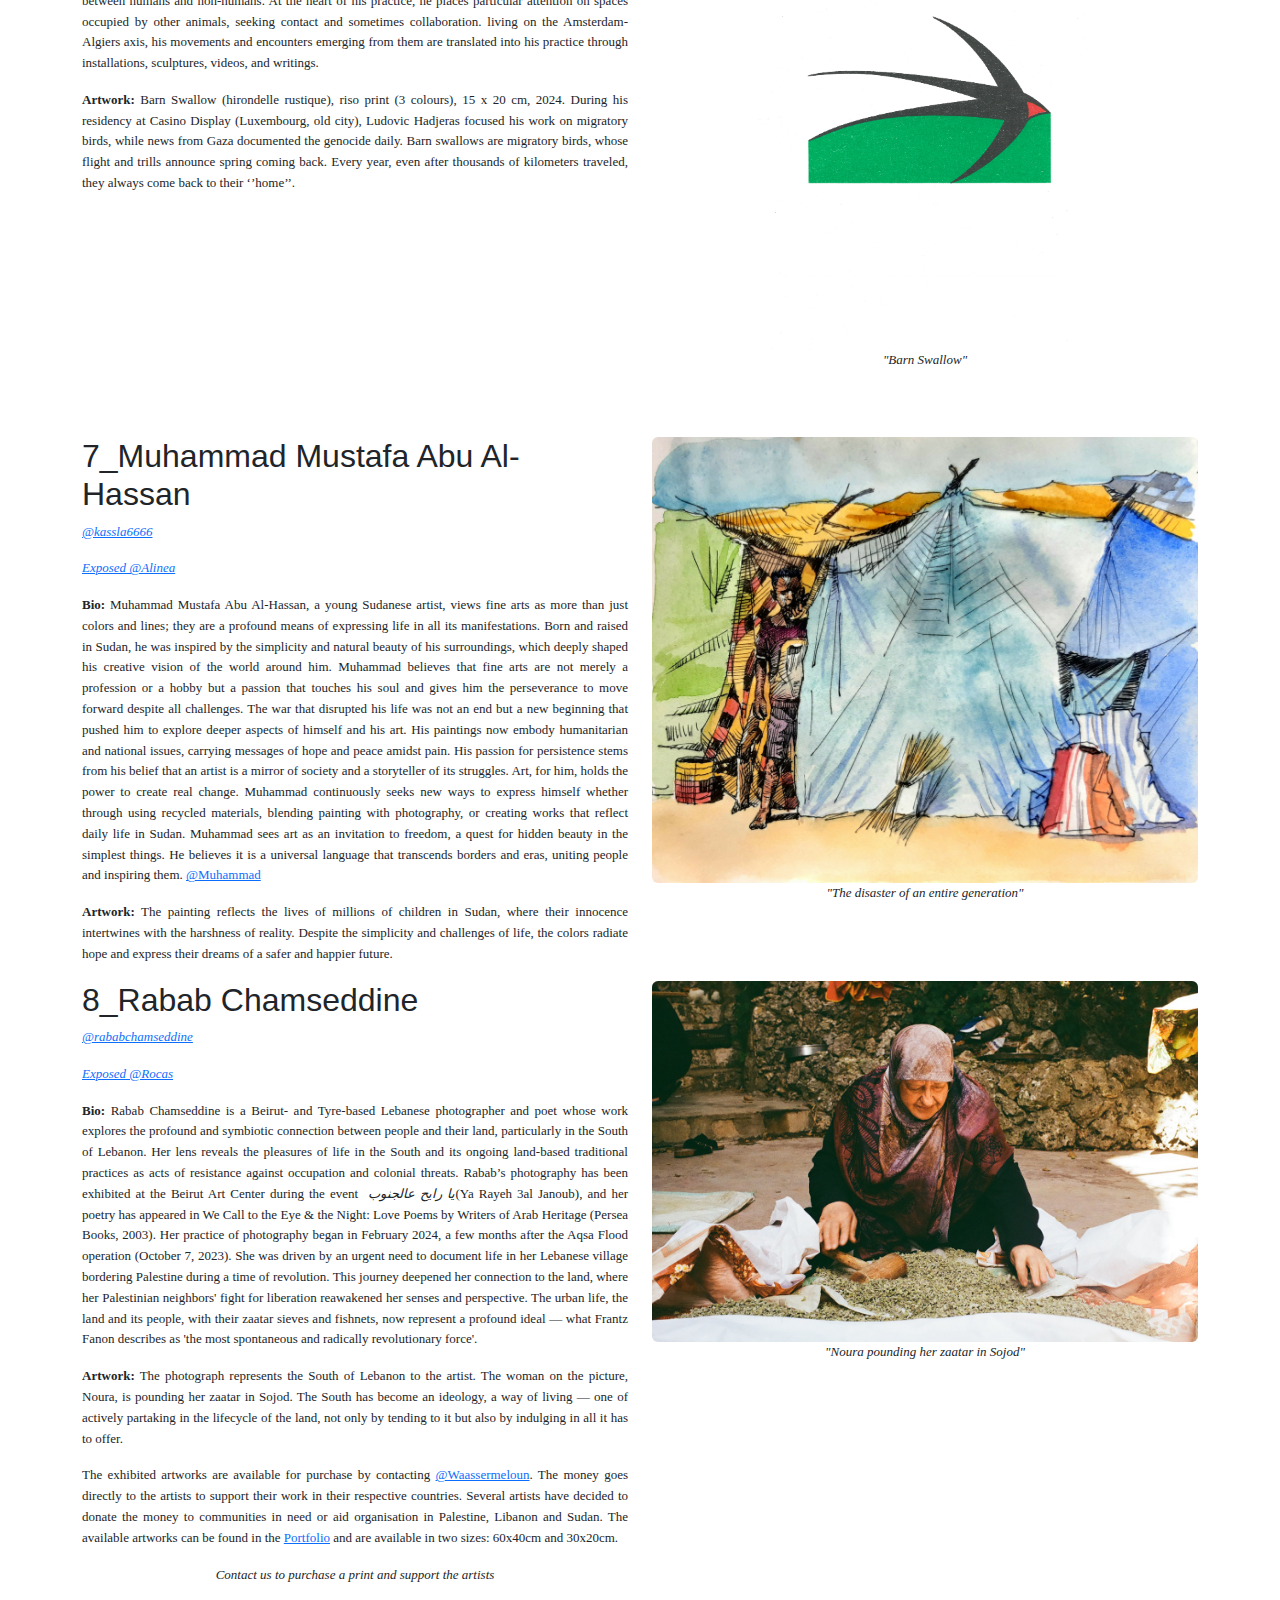
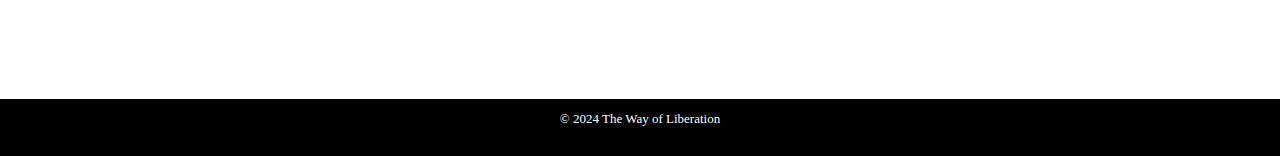
==== commit 94e0f418: "contact + purchase" ====
--- a/artist.html
+++ b/artist.html
@@ -294,7 +294,17 @@
                 <p style="text-align: center;"><i>"Noura pounding her zaatar in Sojod"</i></p>
             </div>
 
-            
+            <!-- Button to access the portfolio-->
+            <div class="col-md-6 bottom">
+                <p>The exhibited artworks are available for purchase by contacting  
+                <a href="https://www.instagram.com/waassermeloun/" target="_blank" rel="noopener noreferrer">@Waassermeloun</a>.
+                The money goes directly to the artists to support their work in their respective countries. Several artists have 
+                decided to donate the money to communities in need or aid organisation in Palestine, Libanon and Sudan. The available artworks can be found
+                in the <a href="images/The Way of Liberation Artworks.pdf" target="_blank" rel="noopener noreferrer">Portfolio</a> and 
+                are available in two sizes: 60x40cm and 30x20cm.
+                </p>
+                <p style="text-align: center;"><i>Contact us to purchase a print and support the artists</i></p>
+            </div>
 
         </div>
     </main>
